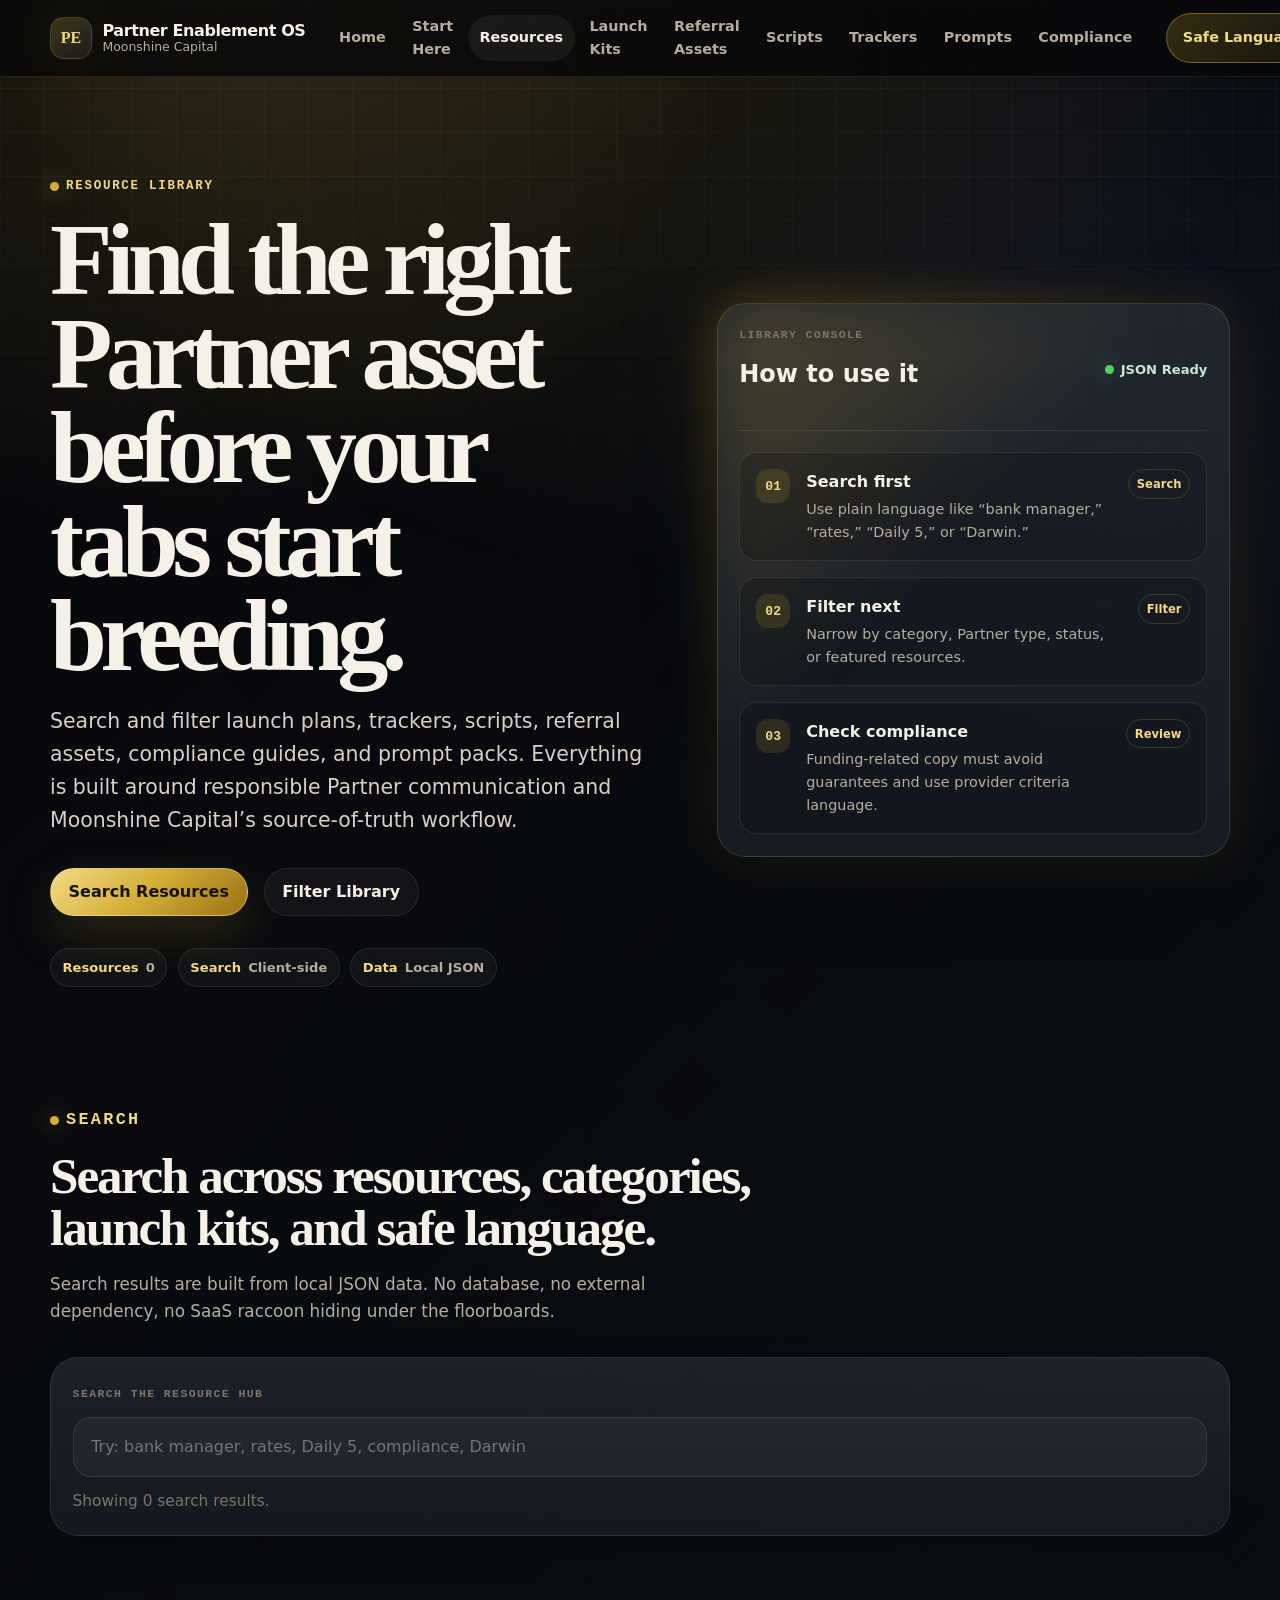
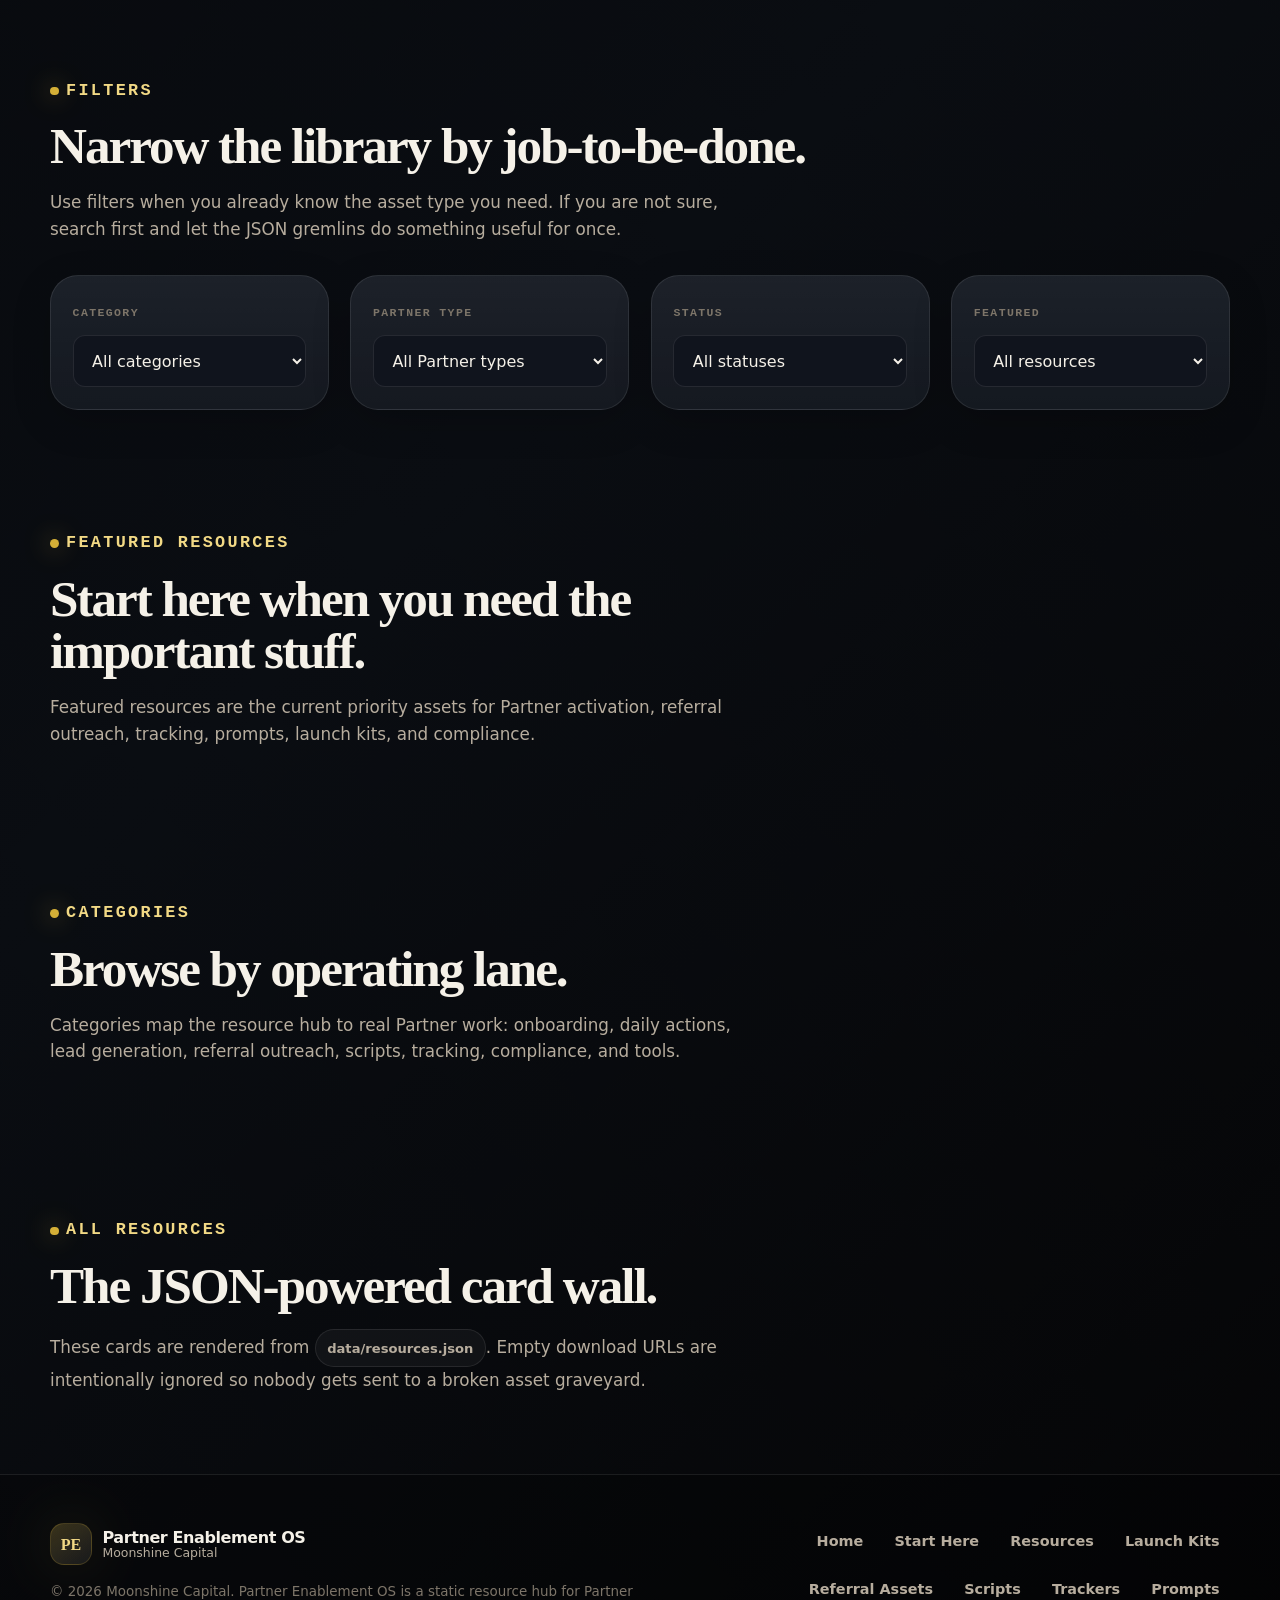
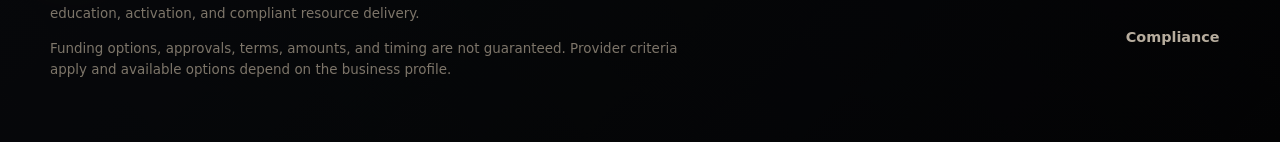
==== pages/partner-resource-library.html @ 367335df "Add core static pages" ====
<!doctype html>
<html lang="en">
  <head>
    <meta charset="utf-8">
    <meta name="viewport" content="width=device-width, initial-scale=1">
    <title>Partner Resource Library | Partner Enablement OS</title>
    <meta
      name="description"
      content="Search and filter Partner Enablement OS resources, categories, launch assets, scripts, trackers, and compliance guides."
    >
    <meta name="robots" content="index,follow">
    <link rel="canonical" href="https://partner-enablement-os.vercel.app/pages/partner-resource-library.html">
    <meta property="og:type" content="website">
    <meta property="og:title" content="Partner Resource Library | Partner Enablement OS">
    <meta
      property="og:description"
      content="The main searchable resource hub for Moonshine Capital Partners."
    >
    <meta property="og:url" content="https://partner-enablement-os.vercel.app/pages/partner-resource-library.html">
    <link rel="stylesheet" href="/assets/css/styles.css">
  </head>

  <body>
    <a class="skip-link" href="#main">Skip to main content</a>

    <div class="site-shell">
      <header class="site-header" aria-label="Site header">
        <div class="container nav-wrap">
          <a class="brand-lockup" href="/index.html" aria-label="Partner Enablement OS home">
            <span class="brand-mark" aria-hidden="true">PE</span>
            <span class="brand-text">
              <span class="brand-name" data-brand-name>Partner Enablement OS</span>
              <span class="brand-kicker" data-brand-kicker>Moonshine Capital</span>
            </span>
          </a>

          <button
            class="nav-toggle"
            type="button"
            aria-label="Toggle navigation"
            aria-expanded="false"
            data-nav-toggle
          >
            <span class="nav-toggle-lines" aria-hidden="true"></span>
          </button>

          <nav class="primary-nav" aria-label="Primary navigation" data-site-nav>
            <a href="/index.html">Home</a>
            <a href="/pages/getting-started.html">Start Here</a>
            <a href="/pages/partner-resource-library.html" aria-current="page">Resources</a>
            <a href="/pages/launch-kits.html">Launch Kits</a>
            <a href="/pages/referral-partner-assets.html">Referral Assets</a>
            <a href="/pages/scripts.html">Scripts</a>
            <a href="/pages/trackers.html">Trackers</a>
            <a href="/pages/prompts.html">Prompts</a>
            <a href="/pages/compliance.html">Compliance</a>
          </nav>

          <a class="header-cta" href="/pages/compliance.html">Safe Language</a>
        </div>
      </header>

      <main id="main">
        <section class="hero" aria-labelledby="page-title">
          <div class="container hero-grid">
            <div class="hero-copy reveal">
              <p class="eyebrow">Resource Library</p>
              <h1 id="page-title">Find the right Partner asset before your tabs start breeding.</h1>
              <p class="hero-lede">
                Search and filter launch plans, trackers, scripts, referral assets,
                compliance guides, and prompt packs. Everything is built around responsible
                Partner communication and Moonshine Capital’s source-of-truth workflow.
              </p>

              <div class="hero-actions" aria-label="Primary actions">
                <a class="button button-primary" href="#search">Search Resources</a>
                <a class="button button-secondary" href="#filters">Filter Library</a>
              </div>

              <div class="hero-meta" aria-label="Library stats">
                <span class="pill"><strong>Resources</strong> <span data-resource-count>0</span></span>
                <span class="pill"><strong>Search</strong> Client-side</span>
                <span class="pill"><strong>Data</strong> Local JSON</span>
              </div>
            </div>

            <aside class="command-panel reveal" aria-labelledby="library-panel-title">
              <div class="panel-top">
                <div>
                  <p class="panel-label">Library Console</p>
                  <h2 id="library-panel-title">How to use it</h2>
                </div>
                <span class="status-dot">JSON Ready</span>
              </div>

              <ol class="panel-list">
                <li class="panel-item">
                  <span class="panel-num">01</span>
                  <div>
                    <h3>Search first</h3>
                    <p>Use plain language like “bank manager,” “rates,” “Daily 5,” or “Darwin.”</p>
                  </div>
                  <span class="panel-tag">Search</span>
                </li>
                <li class="panel-item">
                  <span class="panel-num">02</span>
                  <div>
                    <h3>Filter next</h3>
                    <p>Narrow by category, Partner type, status, or featured resources.</p>
                  </div>
                  <span class="panel-tag">Filter</span>
                </li>
                <li class="panel-item">
                  <span class="panel-num">03</span>
                  <div>
                    <h3>Check compliance</h3>
                    <p>Funding-related copy must avoid guarantees and use provider criteria language.</p>
                  </div>
                  <span class="panel-tag">Review</span>
                </li>
              </ol>
            </aside>
          </div>
        </section>

        <section class="section section-tight" id="search" aria-labelledby="search-title">
          <div class="container">
            <div class="section-header reveal">
              <p class="eyebrow">Search</p>
              <h2 id="search-title">Search across resources, categories, launch kits, and safe language.</h2>
              <p>
                Search results are built from local JSON data. No database, no external
                dependency, no SaaS raccoon hiding under the floorboards.
              </p>
            </div>

            <div class="card reveal">
              <label class="panel-label" for="site-search">Search the resource hub</label>
              <input
                id="site-search"
                data-site-search
                type="search"
                placeholder="Try: bank manager, rates, Daily 5, compliance, Darwin"
                aria-describedby="search-help"
                style="width: 100%; margin-top: 0.75rem; padding: 1rem 1.1rem; border: 1px solid var(--color-line-soft); border-radius: var(--radius-md); background: rgba(255, 255, 255, 0.045); color: var(--color-text);"
              >
              <p id="search-help" class="small-print" style="margin-top: 0.75rem;">
                Showing <span data-search-count>0</span> search results.
              </p>
            </div>

            <div class="disclaimer reveal" data-search-empty hidden>
              <p>
                No matches found. Try a broader term like “compliance,” “referral,”
                “tracker,” “script,” or “Partner.”
              </p>
            </div>

            <div class="grid grid-3" data-search-results aria-live="polite" style="margin-top: 1.35rem;"></div>
          </div>
        </section>

        <section class="section" id="filters" aria-labelledby="filters-title">
          <div class="container">
            <div class="section-header reveal">
              <p class="eyebrow">Filters</p>
              <h2 id="filters-title">Narrow the library by job-to-be-done.</h2>
              <p>
                Use filters when you already know the asset type you need. If you are not
                sure, search first and let the JSON gremlins do something useful for once.
              </p>
            </div>

            <div class="grid grid-4">
              <div class="card reveal">
                <label class="panel-label" for="filter-category">Category</label>
                <select
                  id="filter-category"
                  data-resource-filter
                  data-filter-key="category"
                  style="width: 100%; margin-top: 0.75rem; padding: 0.9rem; border: 1px solid var(--color-line-soft); border-radius: var(--radius-sm); background: #10141d; color: var(--color-text);"
                >
                  <option value="">All categories</option>
                  <option value="getting-started">Getting Started</option>
                  <option value="daily-actions">Daily Actions</option>
                  <option value="lead-generation">Lead Generation</option>
                  <option value="referral-partner-outreach">Referral Partner Outreach</option>
                  <option value="product-training">Product Training</option>
                  <option value="crm-tracking">CRM & Tracking</option>
                  <option value="social-media-assets">Social Media Assets</option>
                  <option value="email-scripts">Email Scripts</option>
                  <option value="compliance">Compliance</option>
                  <option value="deal-submission">Deal Submission</option>
                  <option value="faq">FAQ</option>
                  <option value="recommended-tools">Recommended Tools</option>
                </select>
              </div>

              <div class="card reveal">
                <label class="panel-label" for="filter-partner-type">Partner Type</label>
                <select
                  id="filter-partner-type"
                  data-resource-filter
                  data-filter-key="partnerType"
                  style="width: 100%; margin-top: 0.75rem; padding: 0.9rem; border: 1px solid var(--color-line-soft); border-radius: var(--radius-sm); background: #10141d; color: var(--color-text);"
                >
                  <option value="">All Partner types</option>
                  <option value="funding-partner">Funding Partner</option>
                  <option value="referral-partner">Referral Partner</option>
                  <option value="affiliate-partner">Affiliate Partner</option>
                  <option value="operator">Operator</option>
                  <option value="broker">Broker</option>
                  <option value="channel-partner">Channel Partner</option>
                </select>
              </div>

              <div class="card reveal">
                <label class="panel-label" for="filter-status">Status</label>
                <select
                  id="filter-status"
                  data-resource-filter
                  data-filter-key="status"
                  style="width: 100%; margin-top: 0.75rem; padding: 0.9rem; border: 1px solid var(--color-line-soft); border-radius: var(--radius-sm); background: #10141d; color: var(--color-text);"
                >
                  <option value="">All statuses</option>
                  <option value="planned">Planned</option>
                  <option value="draft">Draft</option>
                  <option value="prototype">Prototype</option>
                  <option value="published">Published</option>
                </select>
              </div>

              <div class="card reveal">
                <label class="panel-label" for="filter-featured">Featured</label>
                <select
                  id="filter-featured"
                  data-resource-filter
                  data-filter-key="featured"
                  style="width: 100%; margin-top: 0.75rem; padding: 0.9rem; border: 1px solid var(--color-line-soft); border-radius: var(--radius-sm); background: #10141d; color: var(--color-text);"
                >
                  <option value="">All resources</option>
                  <option value="true">Featured only</option>
                </select>
              </div>
            </div>
          </div>
        </section>

        <section class="section section-tight" aria-labelledby="featured-title">
          <div class="container">
            <div class="section-header reveal">
              <p class="eyebrow">Featured Resources</p>
              <h2 id="featured-title">Start here when you need the important stuff.</h2>
              <p>
                Featured resources are the current priority assets for Partner activation,
                referral outreach, tracking, prompts, launch kits, and compliance.
              </p>
            </div>

            <div class="grid grid-3" data-featured-resources data-limit="6"></div>
          </div>
        </section>

        <section class="section" aria-labelledby="categories-title">
          <div class="container">
            <div class="section-header reveal">
              <p class="eyebrow">Categories</p>
              <h2 id="categories-title">Browse by operating lane.</h2>
              <p>
                Categories map the resource hub to real Partner work: onboarding,
                daily actions, lead generation, referral outreach, scripts, tracking,
                compliance, and tools.
              </p>
            </div>

            <div class="grid grid-3" data-resource-category-grid></div>
          </div>
        </section>

        <section class="section section-tight" aria-labelledby="all-resources-title">
          <div class="container">
            <div class="section-header reveal">
              <p class="eyebrow">All Resources</p>
              <h2 id="all-resources-title">The JSON-powered card wall.</h2>
              <p>
                These cards are rendered from <span class="pill">data/resources.json</span>.
                Empty download URLs are intentionally ignored so nobody gets sent to a broken asset graveyard.
              </p>
            </div>

            <div class="grid grid-3" data-resource-grid></div>
          </div>
        </section>
      </main>

      <footer class="site-footer">
        <div class="container footer-grid">
          <div>
            <a class="brand-lockup" href="/index.html" aria-label="Partner Enablement OS home">
              <span class="brand-mark" aria-hidden="true">PE</span>
              <span class="brand-text">
                <span class="brand-name" data-brand-name>Partner Enablement OS</span>
                <span class="brand-kicker" data-brand-kicker>Moonshine Capital</span>
              </span>
            </a>
            <p class="small-print" style="margin-top: 1rem;">
              © <span data-current-year></span> Moonshine Capital. Partner Enablement OS is a
              static resource hub for Partner education, activation, and compliant resource delivery.
            </p>
            <p class="small-print">
              Funding options, approvals, terms, amounts, and timing are not guaranteed.
              Provider criteria apply and available options depend on the business profile.
            </p>
          </div>

          <nav class="footer-links" aria-label="Footer navigation" data-footer-nav>
            <a href="/index.html">Home</a>
            <a href="/pages/getting-started.html">Start Here</a>
            <a href="/pages/partner-resource-library.html">Resources</a>
            <a href="/pages/launch-kits.html">Launch Kits</a>
            <a href="/pages/referral-partner-assets.html">Referral Assets</a>
            <a href="/pages/scripts.html">Scripts</a>
            <a href="/pages/trackers.html">Trackers</a>
            <a href="/pages/prompts.html">Prompts</a>
            <a href="/pages/compliance.html">Compliance</a>
          </nav>
        </div>
      </footer>
    </div>

    <script src="/assets/js/app.js" defer></script>
    <script src="/assets/js/resources.js" defer></script>
    <script src="/assets/js/search.js" defer></script>
  </body>
</html>
---- assets/css/styles.css ----
:root {
  color-scheme: dark;

  --color-bg: #06070a;
  --color-bg-2: #0a0d12;
  --color-panel: rgba(17, 22, 31, 0.78);
  --color-panel-strong: rgba(22, 28, 39, 0.92);
  --color-panel-soft: rgba(255, 255, 255, 0.045);
  --color-text: #f5f1e8;
  --color-muted: #b7ad9e;
  --color-subtle: #7d7569;
  --color-line: rgba(212, 175, 55, 0.2);
  --color-line-soft: rgba(255, 255, 255, 0.09);
  --color-accent: #d4af37;
  --color-accent-2: #f2d985;
  --color-accent-soft: rgba(212, 175, 55, 0.14);
  --color-danger-soft: rgba(255, 96, 96, 0.11);
  --color-success-soft: rgba(81, 207, 102, 0.11);

  --font-sans: Inter, ui-sans-serif, system-ui, -apple-system, BlinkMacSystemFont, "Segoe UI", sans-serif;
  --font-serif: Georgia, "Times New Roman", serif;
  --font-mono: "SFMono-Regular", Consolas, "Liberation Mono", monospace;

  --max-width: 1180px;
  --radius-sm: 12px;
  --radius-md: 18px;
  --radius-lg: 28px;
  --shadow-soft: 0 24px 80px rgba(0, 0, 0, 0.32);
  --shadow-gold: 0 0 60px rgba(212, 175, 55, 0.14);

  --space-1: 0.35rem;
  --space-2: 0.65rem;
  --space-3: 1rem;
  --space-4: 1.35rem;
  --space-5: 2rem;
  --space-6: 3rem;
  --space-7: 4.5rem;
  --space-8: 6rem;
}

*,
*::before,
*::after {
  box-sizing: border-box;
}

html {
  min-width: 320px;
  scroll-behavior: smooth;
}

body {
  min-width: 320px;
  margin: 0;
  background:
    radial-gradient(circle at 15% 0%, rgba(212, 175, 55, 0.16), transparent 34rem),
    radial-gradient(circle at 85% 12%, rgba(113, 137, 255, 0.08), transparent 30rem),
    linear-gradient(135deg, var(--color-bg), var(--color-bg-2) 55%, #050506);
  color: var(--color-text);
  font-family: var(--font-sans);
  line-height: 1.6;
  text-rendering: optimizeLegibility;
}

body::before {
  position: fixed;
  inset: 0;
  z-index: -2;
  pointer-events: none;
  content: "";
  background-image:
    linear-gradient(rgba(255, 255, 255, 0.035) 1px, transparent 1px),
    linear-gradient(90deg, rgba(255, 255, 255, 0.027) 1px, transparent 1px);
  background-size: 44px 44px;
  mask-image: linear-gradient(to bottom, black, transparent 80%);
}

body::after {
  position: fixed;
  inset: 0;
  z-index: -1;
  pointer-events: none;
  content: "";
  background: radial-gradient(circle at 50% -10%, rgba(212, 175, 55, 0.12), transparent 42rem);
}

img,
svg {
  max-width: 100%;
  display: block;
}

a {
  color: inherit;
  text-decoration: none;
}

p,
h1,
h2,
h3,
h4 {
  margin-top: 0;
}

p {
  color: var(--color-muted);
}

button,
input,
textarea,
select {
  font: inherit;
}

.skip-link {
  position: absolute;
  top: -100px;
  left: var(--space-3);
  z-index: 1000;
  padding: var(--space-2) var(--space-3);
  border-radius: var(--radius-sm);
  background: var(--color-accent);
  color: #111;
  font-weight: 800;
}

.skip-link:focus {
  top: var(--space-3);
}

.site-shell {
  min-height: 100vh;
}

.container {
  width: min(100% - 2rem, var(--max-width));
  margin-inline: auto;
}

.section {
  padding: var(--space-7) 0;
}

.section-tight {
  padding: var(--space-6) 0;
}

.eyebrow {
  display: inline-flex;
  align-items: center;
  gap: 0.45rem;
  margin-bottom: var(--space-3);
  color: var(--color-accent-2);
  font-family: var(--font-mono);
  font-size: 0.78rem;
  font-weight: 800;
  letter-spacing: 0.14em;
  text-transform: uppercase;
}

.eyebrow::before {
  width: 0.55rem;
  height: 0.55rem;
  border-radius: 999px;
  background: var(--color-accent);
  box-shadow: 0 0 24px rgba(212, 175, 55, 0.75);
  content: "";
}

.section-header {
  max-width: 760px;
  margin-bottom: var(--space-5);
}

.section-header h2,
.section-title {
  margin-bottom: var(--space-3);
  font-family: var(--font-serif);
  font-size: clamp(2rem, 4vw, 3.4rem);
  line-height: 1.03;
  letter-spacing: -0.04em;
}

.section-header p {
  max-width: 700px;
  font-size: 1.05rem;
}

.site-header {
  position: sticky;
  top: 0;
  z-index: 50;
  border-bottom: 1px solid var(--color-line-soft);
  background: rgba(6, 7, 10, 0.78);
  backdrop-filter: blur(18px);
}

.nav-wrap {
  display: flex;
  align-items: center;
  justify-content: space-between;
  min-height: 76px;
  gap: var(--space-4);
}

.brand-lockup {
  display: inline-flex;
  align-items: center;
  gap: var(--space-2);
  min-width: max-content;
}

.brand-mark {
  display: grid;
  width: 42px;
  height: 42px;
  place-items: center;
  border: 1px solid var(--color-line);
  border-radius: 14px;
  background:
    linear-gradient(145deg, rgba(212, 175, 55, 0.22), rgba(255, 255, 255, 0.04)),
    rgba(255, 255, 255, 0.035);
  color: var(--color-accent-2);
  font-family: var(--font-serif);
  font-size: 1rem;
  font-weight: 800;
  box-shadow: var(--shadow-gold);
}

.brand-text {
  display: grid;
  line-height: 1.1;
}

.brand-name {
  font-weight: 900;
  letter-spacing: -0.025em;
}

.brand-kicker {
  color: var(--color-muted);
  font-size: 0.78rem;
}

.nav-toggle {
  display: none;
  align-items: center;
  justify-content: center;
  width: 44px;
  height: 44px;
  border: 1px solid var(--color-line-soft);
  border-radius: 14px;
  background: rgba(255, 255, 255, 0.04);
  color: var(--color-text);
  cursor: pointer;
}

.nav-toggle-lines,
.nav-toggle-lines::before,
.nav-toggle-lines::after {
  display: block;
  width: 18px;
  height: 2px;
  border-radius: 999px;
  background: currentColor;
  content: "";
  transition: transform 180ms ease, opacity 180ms ease;
}

.nav-toggle-lines::before {
  transform: translateY(-6px);
}

.nav-toggle-lines::after {
  transform: translateY(4px);
}

.nav-toggle[aria-expanded="true"] .nav-toggle-lines {
  transform: rotate(45deg);
}

.nav-toggle[aria-expanded="true"] .nav-toggle-lines::before {
  transform: translateY(0) rotate(90deg);
}

.nav-toggle[aria-expanded="true"] .nav-toggle-lines::after {
  opacity: 0;
}

.primary-nav {
  display: flex;
  align-items: center;
  justify-content: flex-end;
  gap: 0.15rem;
}

.primary-nav a {
  position: relative;
  padding: 0.7rem 0.75rem;
  border-radius: 999px;
  color: var(--color-muted);
  font-size: 0.9rem;
  font-weight: 750;
  transition: color 180ms ease, background 180ms ease;
}

.primary-nav a:hover,
.primary-nav a:focus-visible,
.primary-nav a[aria-current="page"] {
  background: rgba(255, 255, 255, 0.055);
  color: var(--color-text);
  outline: none;
}

.header-cta {
  display: inline-flex;
  align-items: center;
  justify-content: center;
  min-width: max-content;
  padding: 0.78rem 1rem;
  border: 1px solid rgba(212, 175, 55, 0.44);
  border-radius: 999px;
  background: linear-gradient(135deg, rgba(212, 175, 55, 0.22), rgba(212, 175, 55, 0.08));
  color: var(--color-accent-2);
  font-size: 0.9rem;
  font-weight: 850;
}

.hero {
  position: relative;
  overflow: hidden;
  padding: var(--space-8) 0 var(--space-7);
}

.hero-grid {
  display: grid;
  grid-template-columns: minmax(0, 1.08fr) minmax(320px, 0.92fr);
  gap: clamp(2rem, 5vw, 4.8rem);
  align-items: center;
}

.hero h1 {
  max-width: 850px;
  margin-bottom: var(--space-4);
  font-family: var(--font-serif);
  font-size: clamp(3.1rem, 8vw, 6.8rem);
  line-height: 0.92;
  letter-spacing: -0.065em;
}

.hero-lede {
  max-width: 690px;
  margin-bottom: var(--space-5);
  color: #d8d0c4;
  font-size: clamp(1.08rem, 2vw, 1.28rem);
}

.hero-actions,
.card-actions {
  display: flex;
  flex-wrap: wrap;
  gap: var(--space-3);
}

.button {
  display: inline-flex;
  align-items: center;
  justify-content: center;
  min-height: 48px;
  padding: 0.88rem 1.1rem;
  border: 1px solid transparent;
  border-radius: 999px;
  font-weight: 900;
  line-height: 1;
  transition: transform 180ms ease, border-color 180ms ease, background 180ms ease, color 180ms ease;
}

.button:hover,
.button:focus-visible {
  transform: translateY(-2px);
  outline: none;
}

.button-primary {
  border-color: rgba(242, 217, 133, 0.52);
  background: linear-gradient(135deg, #f2d985, #d4af37 48%, #9a7215);
  color: #161106;
  box-shadow: 0 18px 48px rgba(212, 175, 55, 0.18);
}

.button-secondary {
  border-color: var(--color-line-soft);
  background: rgba(255, 255, 255, 0.045);
  color: var(--color-text);
}

.button-ghost {
  border-color: rgba(212, 175, 55, 0.26);
  background: rgba(212, 175, 55, 0.08);
  color: var(--color-accent-2);
}

.hero-meta {
  display: flex;
  flex-wrap: wrap;
  gap: var(--space-2);
  margin-top: var(--space-5);
}

.pill {
  display: inline-flex;
  align-items: center;
  gap: 0.45rem;
  padding: 0.48rem 0.72rem;
  border: 1px solid var(--color-line-soft);
  border-radius: 999px;
  background: rgba(255, 255, 255, 0.04);
  color: var(--color-muted);
  font-size: 0.82rem;
  font-weight: 750;
}

.pill strong {
  color: var(--color-accent-2);
}

.command-panel {
  position: relative;
  padding: var(--space-4);
  border: 1px solid var(--color-line);
  border-radius: var(--radius-lg);
  background:
    linear-gradient(180deg, rgba(255, 255, 255, 0.075), rgba(255, 255, 255, 0.03)),
    var(--color-panel);
  box-shadow: var(--shadow-soft), var(--shadow-gold);
}

.command-panel::before {
  position: absolute;
  inset: 1px;
  z-index: -1;
  border-radius: inherit;
  background: linear-gradient(135deg, rgba(212, 175, 55, 0.24), transparent 45%);
  content: "";
  filter: blur(28px);
}

.panel-top {
  display: flex;
  justify-content: space-between;
  gap: var(--space-3);
  padding-bottom: var(--space-3);
  border-bottom: 1px solid var(--color-line-soft);
}

.panel-label {
  color: var(--color-subtle);
  font-family: var(--font-mono);
  font-size: 0.72rem;
  font-weight: 800;
  letter-spacing: 0.12em;
  text-transform: uppercase;
}

.status-dot {
  display: inline-flex;
  align-items: center;
  gap: 0.4rem;
  color: #cae8cf;
  font-size: 0.82rem;
  font-weight: 800;
}

.status-dot::before {
  width: 0.6rem;
  height: 0.6rem;
  border-radius: 999px;
  background: #51cf66;
  box-shadow: 0 0 22px rgba(81, 207, 102, 0.5);
  content: "";
}

.panel-list {
  display: grid;
  gap: var(--space-3);
  margin: var(--space-4) 0 0;
  padding: 0;
  list-style: none;
}

.panel-item {
  display: grid;
  grid-template-columns: auto 1fr auto;
  gap: var(--space-3);
  align-items: start;
  padding: var(--space-3);
  border: 1px solid var(--color-line-soft);
  border-radius: var(--radius-md);
  background: rgba(0, 0, 0, 0.18);
}

.panel-num {
  display: grid;
  width: 34px;
  height: 34px;
  place-items: center;
  border-radius: 12px;
  background: var(--color-accent-soft);
  color: var(--color-accent-2);
  font-family: var(--font-mono);
  font-size: 0.82rem;
  font-weight: 900;
}

.panel-item h3 {
  margin-bottom: 0.2rem;
  font-size: 1rem;
}

.panel-item p {
  margin-bottom: 0;
  font-size: 0.9rem;
}

.panel-tag {
  padding: 0.28rem 0.5rem;
  border: 1px solid rgba(212, 175, 55, 0.22);
  border-radius: 999px;
  color: var(--color-accent-2);
  font-size: 0.72rem;
  font-weight: 850;
}

.grid {
  display: grid;
  gap: var(--space-4);
}

.grid-2 {
  grid-template-columns: repeat(2, minmax(0, 1fr));
}

.grid-3 {
  grid-template-columns: repeat(3, minmax(0, 1fr));
}

.grid-4 {
  grid-template-columns: repeat(4, minmax(0, 1fr));
}

.card {
  position: relative;
  overflow: hidden;
  padding: var(--space-4);
  border: 1px solid var(--color-line-soft);
  border-radius: var(--radius-lg);
  background:
    linear-gradient(180deg, rgba(255, 255, 255, 0.058), rgba(255, 255, 255, 0.022)),
    var(--color-panel);
  box-shadow: 0 12px 38px rgba(0, 0, 0, 0.18);
  transition: transform 180ms ease, border-color 180ms ease, background 180ms ease;
}

.card:hover {
  transform: translateY(-4px);
  border-color: rgba(212, 175, 55, 0.28);
  background:
    linear-gradient(180deg, rgba(255, 255, 255, 0.072), rgba(255, 255, 255, 0.03)),
    var(--color-panel);
}

.card h3 {
  margin-bottom: var(--space-2);
  font-size: 1.14rem;
  letter-spacing: -0.02em;
}

.card p {
  margin-bottom: 0;
  font-size: 0.96rem;
}

.card-icon {
  display: grid;
  width: 42px;
  height: 42px;
  margin-bottom: var(--space-3);
  place-items: center;
  border: 1px solid rgba(212, 175, 55, 0.24);
  border-radius: 15px;
  background: var(--color-accent-soft);
  color: var(--color-accent-2);
  font-weight: 900;
}

.feature-card {
  min-height: 100%;
}

.featured-card {
  display: grid;
  grid-template-columns: minmax(0, 0.95fr) minmax(280px, 0.55fr);
  gap: var(--space-5);
  align-items: center;
  padding: clamp(1.3rem, 4vw, 2.2rem);
  border: 1px solid var(--color-line);
  border-radius: var(--radius-lg);
  background:
    radial-gradient(circle at 90% 10%, rgba(212, 175, 55, 0.16), transparent 20rem),
    linear-gradient(135deg, rgba(255, 255, 255, 0.075), rgba(255, 255, 255, 0.025)),
    var(--color-panel);
  box-shadow: var(--shadow-soft);
}

.featured-card h2 {
  margin-bottom: var(--space-3);
  font-family: var(--font-serif);
  font-size: clamp(2rem, 4vw, 3.3rem);
  line-height: 1;
  letter-spacing: -0.045em;
}

.check-list,
.warning-list,
.step-list {
  display: grid;
  gap: var(--space-2);
  margin: var(--space-4) 0 0;
  padding: 0;
  list-style: none;
}

.check-list li,
.warning-list li,
.step-list li {
  position: relative;
  padding: 0.78rem 0.9rem 0.78rem 2.25rem;
  border: 1px solid var(--color-line-soft);
  border-radius: var(--radius-sm);
  background: rgba(255, 255, 255, 0.034);
  color: var(--color-muted);
}

.check-list li::before,
.warning-list li::before,
.step-list li::before {
  position: absolute;
  top: 0.78rem;
  left: 0.85rem;
  color: var(--color-accent-2);
  font-weight: 900;
}

.check-list li::before {
  content: "✓";
}

.warning-list li::before {
  content: "!";
}

.step-list {
  counter-reset: steps;
}

.step-list li {
  counter-increment: steps;
}

.step-list li::before {
  content: counter(steps);
  font-family: var(--font-mono);
}

.compliance-grid {
  display: grid;
  grid-template-columns: 1fr 1fr;
  gap: var(--space-4);
}

.compliance-card {
  border-radius: var(--radius-lg);
}

.compliance-card.safe {
  background:
    linear-gradient(180deg, rgba(81, 207, 102, 0.08), rgba(255, 255, 255, 0.022)),
    var(--color-panel);
}

.compliance-card.restricted {
  background:
    linear-gradient(180deg, rgba(255, 96, 96, 0.08), rgba(255, 255, 255, 0.022)),
    var(--color-panel);
}

.disclaimer {
  margin-top: var(--space-4);
  padding: var(--space-4);
  border: 1px solid rgba(212, 175, 55, 0.26);
  border-radius: var(--radius-md);
  background: rgba(212, 175, 55, 0.08);
}

.disclaimer p {
  margin-bottom: 0;
  color: #e6dccb;
  font-size: 0.98rem;
}

.source-card {
  display: grid;
  grid-template-columns: minmax(0, 1fr) auto;
  gap: var(--space-4);
  align-items: center;
  padding: var(--space-5);
  border: 1px solid var(--color-line);
  border-radius: var(--radius-lg);
  background:
    linear-gradient(135deg, rgba(212, 175, 55, 0.13), rgba(255, 255, 255, 0.035)),
    var(--color-panel-strong);
}

.source-card h2 {
  margin-bottom: var(--space-2);
  font-family: var(--font-serif);
  font-size: clamp(2rem, 4vw, 3rem);
  line-height: 1;
  letter-spacing: -0.04em;
}

.site-footer {
  padding: var(--space-6) 0;
  border-top: 1px solid var(--color-line-soft);
  background: rgba(0, 0, 0, 0.22);
}

.footer-grid {
  display: grid;
  grid-template-columns: 1.1fr 0.9fr;
  gap: var(--space-5);
  align-items: start;
}

.footer-links {
  display: flex;
  flex-wrap: wrap;
  justify-content: flex-end;
  gap: var(--space-2);
}

.footer-links a {
  padding: 0.45rem 0.65rem;
  border-radius: 999px;
  color: var(--color-muted);
  font-size: 0.9rem;
  font-weight: 750;
}

.footer-links a:hover,
.footer-links a:focus-visible {
  background: rgba(255, 255, 255, 0.05);
  color: var(--color-text);
  outline: none;
}

.small-print {
  color: var(--color-subtle);
  font-size: 0.84rem;
}

.reveal {
  opacity: 0;
  transform: translateY(18px);
  transition: opacity 560ms ease, transform 560ms ease;
}

.reveal.is-visible {
  opacity: 1;
  transform: translateY(0);
}

:focus-visible {
  outline: 2px solid var(--color-accent-2);
  outline-offset: 4px;
}

@media (max-width: 1040px) {
  .hero-grid,
  .featured-card,
  .source-card,
  .footer-grid {
    grid-template-columns: 1fr;
  }

  .grid-4 {
    grid-template-columns: repeat(2, minmax(0, 1fr));
  }

  .header-cta {
    display: none;
  }
}

@media (max-width: 860px) {
  .nav-toggle {
    display: inline-flex;
  }

  .primary-nav {
    position: absolute;
    top: 76px;
    right: 1rem;
    left: 1rem;
    display: none;
    flex-direction: column;
    align-items: stretch;
    padding: var(--space-3);
    border: 1px solid var(--color-line-soft);
    border-radius: var(--radius-md);
    background: rgba(8, 10, 14, 0.96);
    box-shadow: var(--shadow-soft);
  }

  .primary-nav.is-open {
    display: flex;
  }

  .primary-nav a {
    border-radius: var(--radius-sm);
  }

  .grid-2,
  .grid-3,
  .grid-4,
  .compliance-grid {
    grid-template-columns: 1fr;
  }

  .hero {
    padding-top: var(--space-7);
  }

  .panel-item {
    grid-template-columns: auto 1fr;
  }

  .panel-tag {
    grid-column: 2;
    justify-self: start;
  }

  .footer-links {
    justify-content: flex-start;
  }
}

@media (max-width: 560px) {
  .container {
    width: min(100% - 1rem, var(--max-width));
  }

  .nav-wrap {
    min-height: 68px;
  }

  .primary-nav {
    top: 68px;
  }

  .brand-kicker {
    display: none;
  }

  .hero {
    padding: var(--space-6) 0;
  }

  .section {
    padding: var(--space-6) 0;
  }

  .hero-actions,
  .card-actions {
    flex-direction: column;
  }

  .button {
    width: 100%;
  }

  .source-card {
    padding: var(--space-4);
  }
}

@media (prefers-reduced-motion: reduce) {
  *,
  *::before,
  *::after {
    scroll-behavior: auto !important;
    transition: none !important;
    animation: none !important;
  }

  .reveal {
    opacity: 1;
    transform: none;
  }

  .button:hover,
  .card:hover {
    transform: none;
  }
}
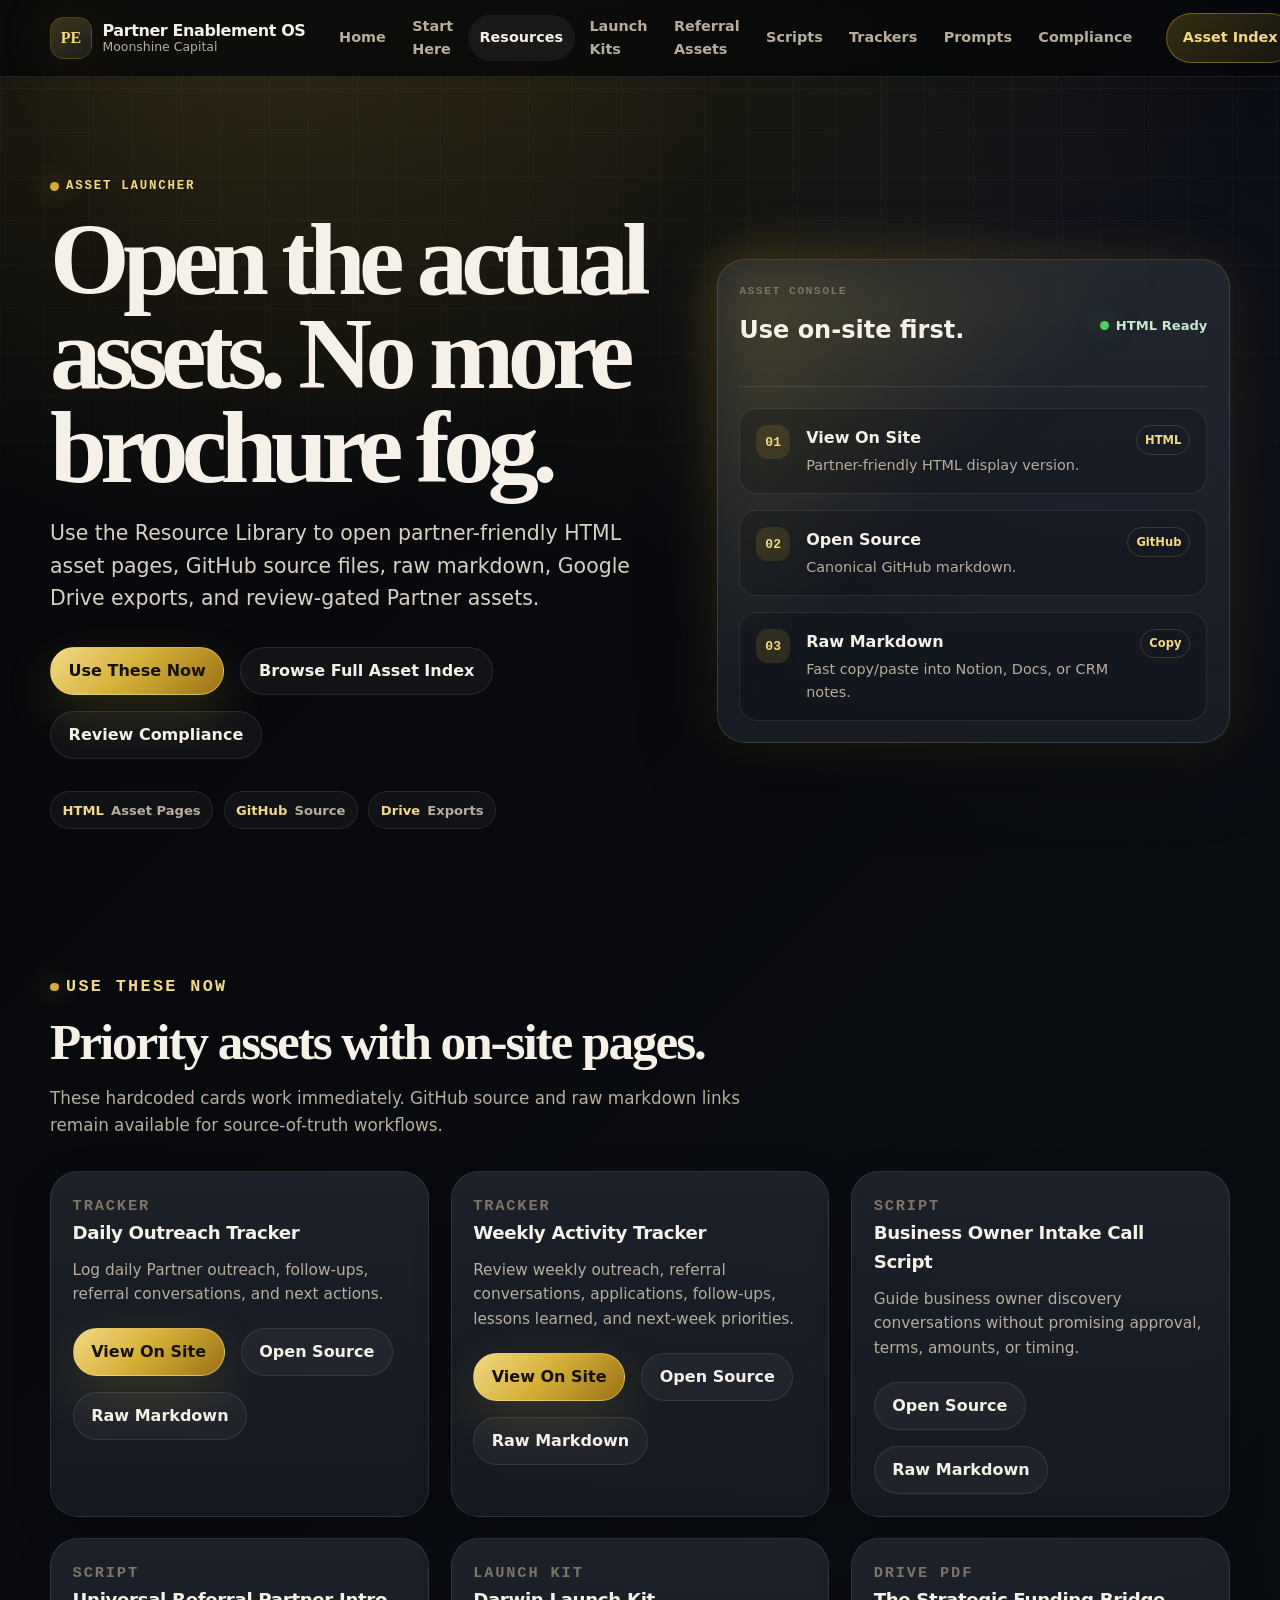
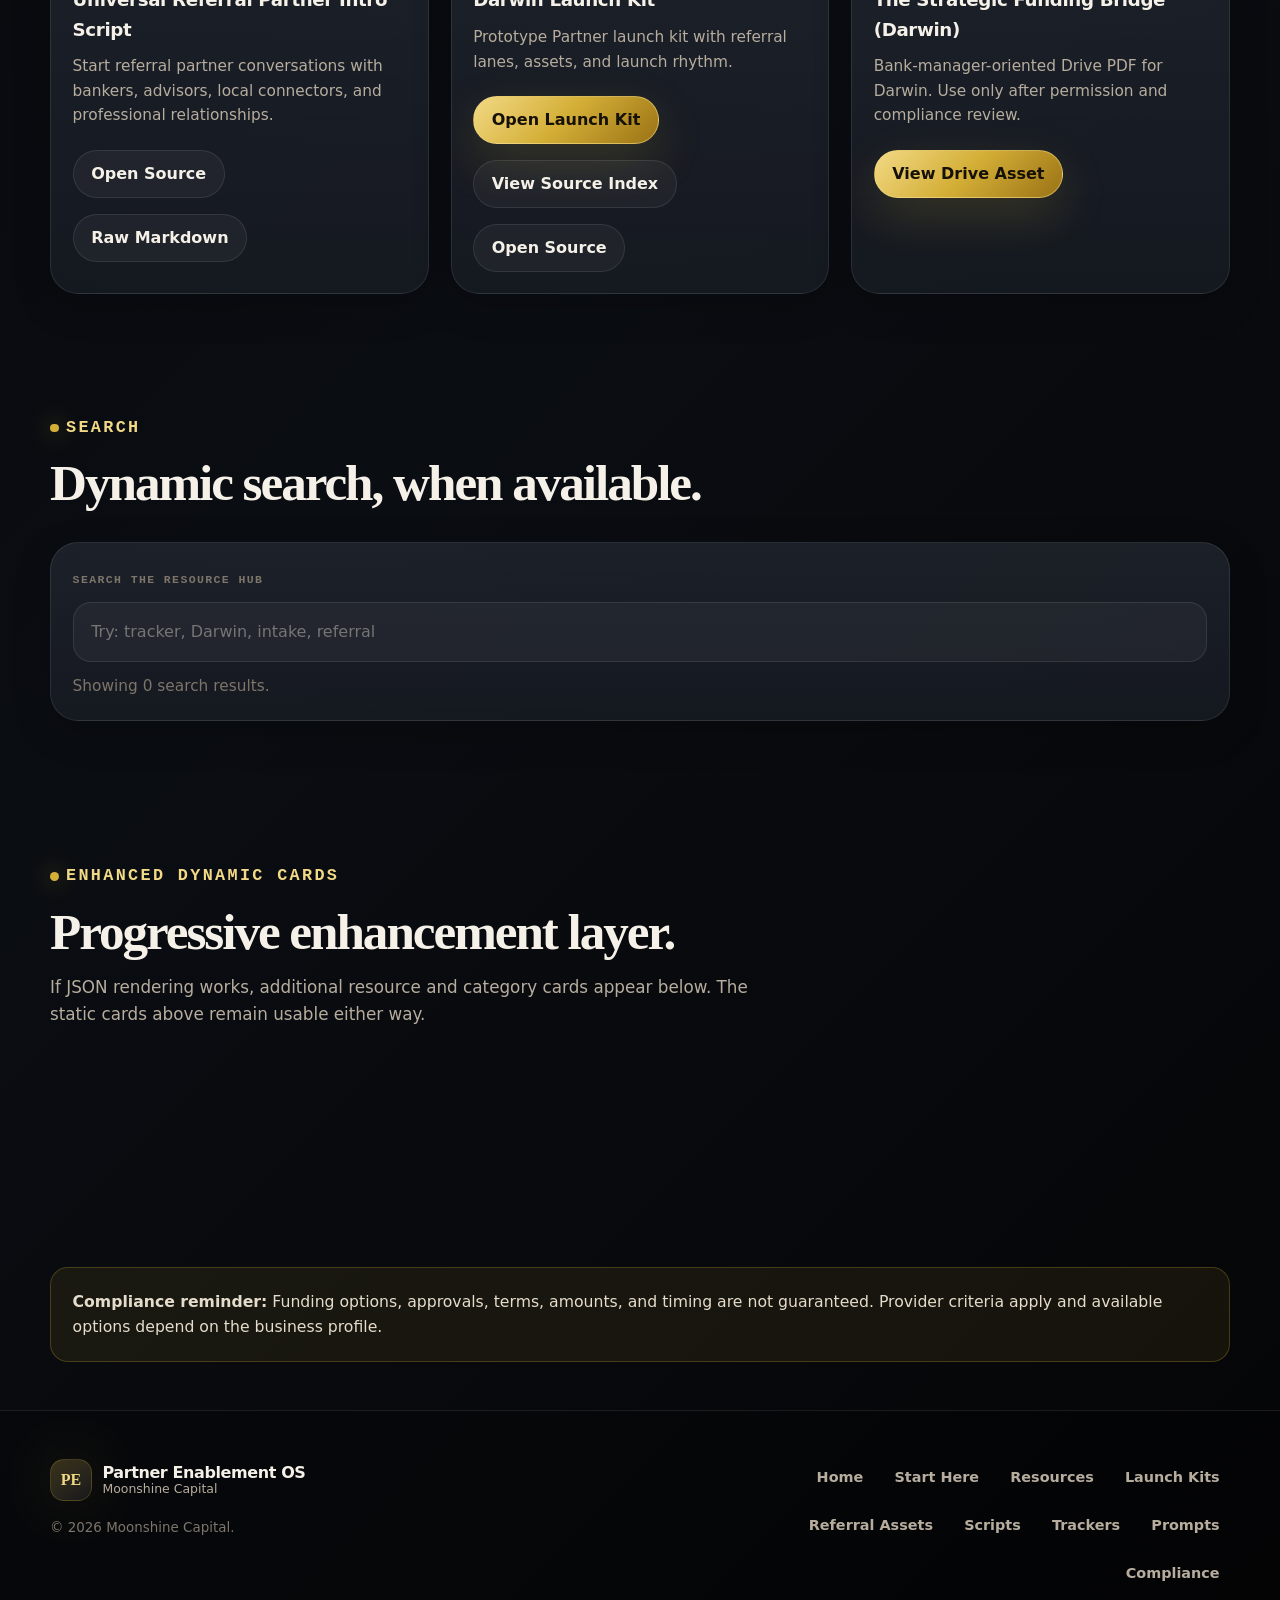
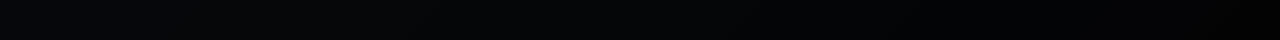
==== commit 4ca52be4: "Point resource library cards to on-site asset pages" ====
--- a/pages/partner-resource-library.html
+++ b/pages/partner-resource-library.html
@@ -4,332 +4,49 @@
     <meta charset="utf-8">
     <meta name="viewport" content="width=device-width, initial-scale=1">
     <title>Partner Resource Library | Partner Enablement OS</title>
-    <meta
-      name="description"
-      content="Search and filter Partner Enablement OS resources, categories, launch assets, scripts, trackers, and compliance guides."
-    >
+    <meta name="description" content="Open real Partner Enablement OS assets from on-site HTML pages, GitHub source files, raw markdown, and Google Drive exports.">
     <meta name="robots" content="index,follow">
     <link rel="canonical" href="https://partner-enablement-os.vercel.app/pages/partner-resource-library.html">
-    <meta property="og:type" content="website">
-    <meta property="og:title" content="Partner Resource Library | Partner Enablement OS">
-    <meta
-      property="og:description"
-      content="The main searchable resource hub for Moonshine Capital Partners."
-    >
-    <meta property="og:url" content="https://partner-enablement-os.vercel.app/pages/partner-resource-library.html">
     <link rel="stylesheet" href="/assets/css/styles.css">
   </head>
-
   <body>
     <a class="skip-link" href="#main">Skip to main content</a>
-
     <div class="site-shell">
       <header class="site-header" aria-label="Site header">
         <div class="container nav-wrap">
-          <a class="brand-lockup" href="/index.html" aria-label="Partner Enablement OS home">
-            <span class="brand-mark" aria-hidden="true">PE</span>
-            <span class="brand-text">
-              <span class="brand-name" data-brand-name>Partner Enablement OS</span>
-              <span class="brand-kicker" data-brand-kicker>Moonshine Capital</span>
-            </span>
-          </a>
-
-          <button
-            class="nav-toggle"
-            type="button"
-            aria-label="Toggle navigation"
-            aria-expanded="false"
-            data-nav-toggle
-          >
-            <span class="nav-toggle-lines" aria-hidden="true"></span>
-          </button>
-
-          <nav class="primary-nav" aria-label="Primary navigation" data-site-nav>
-            <a href="/index.html">Home</a>
-            <a href="/pages/getting-started.html">Start Here</a>
-            <a href="/pages/partner-resource-library.html" aria-current="page">Resources</a>
-            <a href="/pages/launch-kits.html">Launch Kits</a>
-            <a href="/pages/referral-partner-assets.html">Referral Assets</a>
-            <a href="/pages/scripts.html">Scripts</a>
-            <a href="/pages/trackers.html">Trackers</a>
-            <a href="/pages/prompts.html">Prompts</a>
-            <a href="/pages/compliance.html">Compliance</a>
-          </nav>
-
-          <a class="header-cta" href="/pages/compliance.html">Safe Language</a>
+          <a class="brand-lockup" href="/index.html" aria-label="Partner Enablement OS home"><span class="brand-mark" aria-hidden="true">PE</span><span class="brand-text"><span class="brand-name" data-brand-name>Partner Enablement OS</span><span class="brand-kicker" data-brand-kicker>Moonshine Capital</span></span></a>
+          <button class="nav-toggle" type="button" aria-label="Toggle navigation" aria-expanded="false" data-nav-toggle><span class="nav-toggle-lines" aria-hidden="true"></span></button>
+          <nav class="primary-nav" aria-label="Primary navigation" data-site-nav><a href="/index.html">Home</a><a href="/pages/getting-started.html">Start Here</a><a href="/pages/partner-resource-library.html" aria-current="page">Resource Library</a><a href="/pages/launch-kits.html">Launch Kits</a><a href="/pages/compliance.html">Compliance</a></nav>
+          <a class="header-cta" href="/pages/assets/index.html">Asset Index</a>
         </div>
       </header>
-
       <main id="main">
         <section class="hero" aria-labelledby="page-title">
           <div class="container hero-grid">
             <div class="hero-copy reveal">
-              <p class="eyebrow">Resource Library</p>
-              <h1 id="page-title">Find the right Partner asset before your tabs start breeding.</h1>
-              <p class="hero-lede">
-                Search and filter launch plans, trackers, scripts, referral assets,
-                compliance guides, and prompt packs. Everything is built around responsible
-                Partner communication and Moonshine Capital’s source-of-truth workflow.
-              </p>
-
-              <div class="hero-actions" aria-label="Primary actions">
-                <a class="button button-primary" href="#search">Search Resources</a>
-                <a class="button button-secondary" href="#filters">Filter Library</a>
-              </div>
-
-              <div class="hero-meta" aria-label="Library stats">
-                <span class="pill"><strong>Resources</strong> <span data-resource-count>0</span></span>
-                <span class="pill"><strong>Search</strong> Client-side</span>
-                <span class="pill"><strong>Data</strong> Local JSON</span>
-              </div>
+              <p class="eyebrow">Asset Launcher</p>
+              <h1 id="page-title">Open the actual assets. No more brochure fog.</h1>
+              <p class="hero-lede">Use the Resource Library to open partner-friendly HTML asset pages, GitHub source files, raw markdown, Google Drive exports, and review-gated Partner assets.</p>
+              <div class="hero-actions"><a class="button button-primary" href="#use-these-now">Use These Now</a><a class="button button-secondary" href="/pages/assets/index.html">Browse Full Asset Index</a><a class="button button-secondary" href="/pages/compliance.html">Review Compliance</a></div>
+              <div class="hero-meta"><span class="pill"><strong>HTML</strong> Asset Pages</span><span class="pill"><strong>GitHub</strong> Source</span><span class="pill"><strong>Drive</strong> Exports</span></div>
             </div>
-
-            <aside class="command-panel reveal" aria-labelledby="library-panel-title">
-              <div class="panel-top">
-                <div>
-                  <p class="panel-label">Library Console</p>
-                  <h2 id="library-panel-title">How to use it</h2>
-                </div>
-                <span class="status-dot">JSON Ready</span>
-              </div>
-
-              <ol class="panel-list">
-                <li class="panel-item">
-                  <span class="panel-num">01</span>
-                  <div>
-                    <h3>Search first</h3>
-                    <p>Use plain language like “bank manager,” “rates,” “Daily 5,” or “Darwin.”</p>
-                  </div>
-                  <span class="panel-tag">Search</span>
-                </li>
-                <li class="panel-item">
-                  <span class="panel-num">02</span>
-                  <div>
-                    <h3>Filter next</h3>
-                    <p>Narrow by category, Partner type, status, or featured resources.</p>
-                  </div>
-                  <span class="panel-tag">Filter</span>
-                </li>
-                <li class="panel-item">
-                  <span class="panel-num">03</span>
-                  <div>
-                    <h3>Check compliance</h3>
-                    <p>Funding-related copy must avoid guarantees and use provider criteria language.</p>
-                  </div>
-                  <span class="panel-tag">Review</span>
-                </li>
-              </ol>
-            </aside>
+            <aside class="command-panel reveal" aria-labelledby="asset-rules-title"><div class="panel-top"><div><p class="panel-label">Asset Console</p><h2 id="asset-rules-title">Use on-site first.</h2></div><span class="status-dot">HTML Ready</span></div><ol class="panel-list"><li class="panel-item"><span class="panel-num">01</span><div><h3>View On Site</h3><p>Partner-friendly HTML display version.</p></div><span class="panel-tag">HTML</span></li><li class="panel-item"><span class="panel-num">02</span><div><h3>Open Source</h3><p>Canonical GitHub markdown.</p></div><span class="panel-tag">GitHub</span></li><li class="panel-item"><span class="panel-num">03</span><div><h3>Raw Markdown</h3><p>Fast copy/paste into Notion, Docs, or CRM notes.</p></div><span class="panel-tag">Copy</span></li></ol></aside>
           </div>
         </section>
-
-        <section class="section section-tight" id="search" aria-labelledby="search-title">
-          <div class="container">
-            <div class="section-header reveal">
-              <p class="eyebrow">Search</p>
-              <h2 id="search-title">Search across resources, categories, launch kits, and safe language.</h2>
-              <p>
-                Search results are built from local JSON data. No database, no external
-                dependency, no SaaS raccoon hiding under the floorboards.
-              </p>
-            </div>
-
-            <div class="card reveal">
-              <label class="panel-label" for="site-search">Search the resource hub</label>
-              <input
-                id="site-search"
-                data-site-search
-                type="search"
-                placeholder="Try: bank manager, rates, Daily 5, compliance, Darwin"
-                aria-describedby="search-help"
-                style="width: 100%; margin-top: 0.75rem; padding: 1rem 1.1rem; border: 1px solid var(--color-line-soft); border-radius: var(--radius-md); background: rgba(255, 255, 255, 0.045); color: var(--color-text);"
-              >
-              <p id="search-help" class="small-print" style="margin-top: 0.75rem;">
-                Showing <span data-search-count>0</span> search results.
-              </p>
-            </div>
-
-            <div class="disclaimer reveal" data-search-empty hidden>
-              <p>
-                No matches found. Try a broader term like “compliance,” “referral,”
-                “tracker,” “script,” or “Partner.”
-              </p>
-            </div>
-
-            <div class="grid grid-3" data-search-results aria-live="polite" style="margin-top: 1.35rem;"></div>
-          </div>
-        </section>
-
-        <section class="section" id="filters" aria-labelledby="filters-title">
-          <div class="container">
-            <div class="section-header reveal">
-              <p class="eyebrow">Filters</p>
-              <h2 id="filters-title">Narrow the library by job-to-be-done.</h2>
-              <p>
-                Use filters when you already know the asset type you need. If you are not
-                sure, search first and let the JSON gremlins do something useful for once.
-              </p>
-            </div>
-
-            <div class="grid grid-4">
-              <div class="card reveal">
-                <label class="panel-label" for="filter-category">Category</label>
-                <select
-                  id="filter-category"
-                  data-resource-filter
-                  data-filter-key="category"
-                  style="width: 100%; margin-top: 0.75rem; padding: 0.9rem; border: 1px solid var(--color-line-soft); border-radius: var(--radius-sm); background: #10141d; color: var(--color-text);"
-                >
-                  <option value="">All categories</option>
-                  <option value="getting-started">Getting Started</option>
-                  <option value="daily-actions">Daily Actions</option>
-                  <option value="lead-generation">Lead Generation</option>
-                  <option value="referral-partner-outreach">Referral Partner Outreach</option>
-                  <option value="product-training">Product Training</option>
-                  <option value="crm-tracking">CRM & Tracking</option>
-                  <option value="social-media-assets">Social Media Assets</option>
-                  <option value="email-scripts">Email Scripts</option>
-                  <option value="compliance">Compliance</option>
-                  <option value="deal-submission">Deal Submission</option>
-                  <option value="faq">FAQ</option>
-                  <option value="recommended-tools">Recommended Tools</option>
-                </select>
-              </div>
-
-              <div class="card reveal">
-                <label class="panel-label" for="filter-partner-type">Partner Type</label>
-                <select
-                  id="filter-partner-type"
-                  data-resource-filter
-                  data-filter-key="partnerType"
-                  style="width: 100%; margin-top: 0.75rem; padding: 0.9rem; border: 1px solid var(--color-line-soft); border-radius: var(--radius-sm); background: #10141d; color: var(--color-text);"
-                >
-                  <option value="">All Partner types</option>
-                  <option value="funding-partner">Funding Partner</option>
-                  <option value="referral-partner">Referral Partner</option>
-                  <option value="affiliate-partner">Affiliate Partner</option>
-                  <option value="operator">Operator</option>
-                  <option value="broker">Broker</option>
-                  <option value="channel-partner">Channel Partner</option>
-                </select>
-              </div>
-
-              <div class="card reveal">
-                <label class="panel-label" for="filter-status">Status</label>
-                <select
-                  id="filter-status"
-                  data-resource-filter
-                  data-filter-key="status"
-                  style="width: 100%; margin-top: 0.75rem; padding: 0.9rem; border: 1px solid var(--color-line-soft); border-radius: var(--radius-sm); background: #10141d; color: var(--color-text);"
-                >
-                  <option value="">All statuses</option>
-                  <option value="planned">Planned</option>
-                  <option value="draft">Draft</option>
-                  <option value="prototype">Prototype</option>
-                  <option value="published">Published</option>
-                </select>
-              </div>
-
-              <div class="card reveal">
-                <label class="panel-label" for="filter-featured">Featured</label>
-                <select
-                  id="filter-featured"
-                  data-resource-filter
-                  data-filter-key="featured"
-                  style="width: 100%; margin-top: 0.75rem; padding: 0.9rem; border: 1px solid var(--color-line-soft); border-radius: var(--radius-sm); background: #10141d; color: var(--color-text);"
-                >
-                  <option value="">All resources</option>
-                  <option value="true">Featured only</option>
-                </select>
-              </div>
-            </div>
-          </div>
-        </section>
-
-        <section class="section section-tight" aria-labelledby="featured-title">
-          <div class="container">
-            <div class="section-header reveal">
-              <p class="eyebrow">Featured Resources</p>
-              <h2 id="featured-title">Start here when you need the important stuff.</h2>
-              <p>
-                Featured resources are the current priority assets for Partner activation,
-                referral outreach, tracking, prompts, launch kits, and compliance.
-              </p>
-            </div>
-
-            <div class="grid grid-3" data-featured-resources data-limit="6"></div>
-          </div>
-        </section>
-
-        <section class="section" aria-labelledby="categories-title">
-          <div class="container">
-            <div class="section-header reveal">
-              <p class="eyebrow">Categories</p>
-              <h2 id="categories-title">Browse by operating lane.</h2>
-              <p>
-                Categories map the resource hub to real Partner work: onboarding,
-                daily actions, lead generation, referral outreach, scripts, tracking,
-                compliance, and tools.
-              </p>
-            </div>
-
-            <div class="grid grid-3" data-resource-category-grid></div>
-          </div>
-        </section>
-
-        <section class="section section-tight" aria-labelledby="all-resources-title">
-          <div class="container">
-            <div class="section-header reveal">
-              <p class="eyebrow">All Resources</p>
-              <h2 id="all-resources-title">The JSON-powered card wall.</h2>
-              <p>
-                These cards are rendered from <span class="pill">data/resources.json</span>.
-                Empty download URLs are intentionally ignored so nobody gets sent to a broken asset graveyard.
-              </p>
-            </div>
-
-            <div class="grid grid-3" data-resource-grid></div>
-          </div>
-        </section>
+        <section class="section" id="use-these-now" aria-labelledby="usable-title"><div class="container"><div class="section-header reveal"><p class="eyebrow">Use These Now</p><h2 id="usable-title">Priority assets with on-site pages.</h2><p>These hardcoded cards work immediately. GitHub source and raw markdown links remain available for source-of-truth workflows.</p></div><div class="grid grid-3">
+          <article class="card reveal"><p class="panel-label">Tracker</p><h3>Daily Outreach Tracker</h3><p>Log daily Partner outreach, follow-ups, referral conversations, and next actions.</p><div class="card-actions" style="margin-top:1.35rem;"><a class="button button-primary" href="/pages/assets/daily-outreach-tracker.html">View On Site</a><a class="button button-secondary" href="https://github.com/JFeimster/partner-enablement-os/blob/main/trackers/daily-outreach-tracker.md" target="_blank" rel="noopener">Open Source</a><a class="button button-secondary" href="https://raw.githubusercontent.com/JFeimster/partner-enablement-os/main/trackers/daily-outreach-tracker.md" target="_blank" rel="noopener">Raw Markdown</a></div></article>
+          <article class="card reveal"><p class="panel-label">Tracker</p><h3>Weekly Activity Tracker</h3><p>Review weekly outreach, referral conversations, applications, follow-ups, lessons learned, and next-week priorities.</p><div class="card-actions" style="margin-top:1.35rem;"><a class="button button-primary" href="/pages/assets/weekly-activity-tracker.html">View On Site</a><a class="button button-secondary" href="https://github.com/JFeimster/partner-enablement-os/blob/main/trackers/weekly-activity-tracker.md" target="_blank" rel="noopener">Open Source</a><a class="button button-secondary" href="https://raw.githubusercontent.com/JFeimster/partner-enablement-os/main/trackers/weekly-activity-tracker.md" target="_blank" rel="noopener">Raw Markdown</a></div></article>
+          <article class="card reveal"><p class="panel-label">Script</p><h3>Business Owner Intake Call Script</h3><p>Guide business owner discovery conversations without promising approval, terms, amounts, or timing.</p><div class="card-actions" style="margin-top:1.35rem;"><a class="button button-secondary" href="https://github.com/JFeimster/partner-enablement-os/blob/main/scripts/client-intake/business-owner-intake-call-script.md" target="_blank" rel="noopener">Open Source</a><a class="button button-secondary" href="https://raw.githubusercontent.com/JFeimster/partner-enablement-os/main/scripts/client-intake/business-owner-intake-call-script.md" target="_blank" rel="noopener">Raw Markdown</a></div></article>
+          <article class="card reveal"><p class="panel-label">Script</p><h3>Universal Referral Partner Intro Script</h3><p>Start referral partner conversations with bankers, advisors, local connectors, and professional relationships.</p><div class="card-actions" style="margin-top:1.35rem;"><a class="button button-secondary" href="https://github.com/JFeimster/partner-enablement-os/blob/main/scripts/universal-outreach/referral-partner-intro-script.md" target="_blank" rel="noopener">Open Source</a><a class="button button-secondary" href="https://raw.githubusercontent.com/JFeimster/partner-enablement-os/main/scripts/universal-outreach/referral-partner-intro-script.md" target="_blank" rel="noopener">Raw Markdown</a></div></article>
+          <article class="card reveal"><p class="panel-label">Launch Kit</p><h3>Darwin Launch Kit</h3><p>Prototype Partner launch kit with referral lanes, assets, and launch rhythm.</p><div class="card-actions" style="margin-top:1.35rem;"><a class="button button-primary" href="/pages/launch-kits/darwin-hanneman.html">Open Launch Kit</a><a class="button button-secondary" href="/pages/assets/darwin-launch-kit-index.html">View Source Index</a><a class="button button-secondary" href="https://github.com/JFeimster/partner-enablement-os/blob/main/launch-kits/darwin-hanneman/launch-kit-index.md" target="_blank" rel="noopener">Open Source</a></div></article>
+          <article class="card reveal"><p class="panel-label">Drive PDF</p><h3>The Strategic Funding Bridge (Darwin)</h3><p>Bank-manager-oriented Drive PDF for Darwin. Use only after permission and compliance review.</p><div class="card-actions" style="margin-top:1.35rem;"><a class="button button-primary" href="https://drive.google.com/file/d/1J1mCQA7AB34xwCdEWNpU64sqdtcFuio-/view" target="_blank" rel="noopener">View Drive Asset</a></div></article>
+        </div></div></section>
+        <section class="section section-tight" id="search" aria-labelledby="search-title"><div class="container"><div class="section-header reveal"><p class="eyebrow">Search</p><h2 id="search-title">Dynamic search, when available.</h2></div><div class="card reveal"><label class="panel-label" for="site-search">Search the resource hub</label><input id="site-search" data-site-search type="search" placeholder="Try: tracker, Darwin, intake, referral" style="width:100%;margin-top:.75rem;padding:1rem 1.1rem;border:1px solid var(--color-line-soft);border-radius:var(--radius-md);background:rgba(255,255,255,.045);color:var(--color-text);"><p class="small-print" style="margin-top:.75rem;">Showing <span data-search-count>0</span> search results.</p></div><div class="disclaimer reveal" data-search-empty hidden><p>No matching assets found.</p></div><div class="grid grid-3" data-search-results aria-live="polite" style="margin-top:1.35rem;"></div></div></section>
+        <section class="section" aria-labelledby="dynamic-title"><div class="container"><div class="section-header reveal"><p class="eyebrow">Enhanced Dynamic Cards</p><h2 id="dynamic-title">Progressive enhancement layer.</h2><p>If JSON rendering works, additional resource and category cards appear below. The static cards above remain usable either way.</p></div><div class="grid grid-3" data-usable-assets></div><div class="grid grid-3" data-resource-category-grid style="margin-top:1.35rem;"></div><div class="grid grid-3" data-featured-resources data-limit="6" style="margin-top:1.35rem;"></div><div class="grid grid-3" data-resource-grid style="margin-top:1.35rem;"></div></div></section>
+        <section class="section section-tight" aria-labelledby="compliance-title"><div class="container"><aside class="disclaimer reveal"><p id="compliance-title"><strong>Compliance reminder:</strong> Funding options, approvals, terms, amounts, and timing are not guaranteed. Provider criteria apply and available options depend on the business profile.</p></aside></div></section>
       </main>
-
-      <footer class="site-footer">
-        <div class="container footer-grid">
-          <div>
-            <a class="brand-lockup" href="/index.html" aria-label="Partner Enablement OS home">
-              <span class="brand-mark" aria-hidden="true">PE</span>
-              <span class="brand-text">
-                <span class="brand-name" data-brand-name>Partner Enablement OS</span>
-                <span class="brand-kicker" data-brand-kicker>Moonshine Capital</span>
-              </span>
-            </a>
-            <p class="small-print" style="margin-top: 1rem;">
-              © <span data-current-year></span> Moonshine Capital. Partner Enablement OS is a
-              static resource hub for Partner education, activation, and compliant resource delivery.
-            </p>
-            <p class="small-print">
-              Funding options, approvals, terms, amounts, and timing are not guaranteed.
-              Provider criteria apply and available options depend on the business profile.
-            </p>
-          </div>
-
-          <nav class="footer-links" aria-label="Footer navigation" data-footer-nav>
-            <a href="/index.html">Home</a>
-            <a href="/pages/getting-started.html">Start Here</a>
-            <a href="/pages/partner-resource-library.html">Resources</a>
-            <a href="/pages/launch-kits.html">Launch Kits</a>
-            <a href="/pages/referral-partner-assets.html">Referral Assets</a>
-            <a href="/pages/scripts.html">Scripts</a>
-            <a href="/pages/trackers.html">Trackers</a>
-            <a href="/pages/prompts.html">Prompts</a>
-            <a href="/pages/compliance.html">Compliance</a>
-          </nav>
-        </div>
-      </footer>
+      <footer class="site-footer"><div class="container footer-grid"><div><a class="brand-lockup" href="/index.html"><span class="brand-mark" aria-hidden="true">PE</span><span class="brand-text"><span class="brand-name">Partner Enablement OS</span><span class="brand-kicker">Moonshine Capital</span></span></a><p class="small-print" style="margin-top:1rem;">© <span data-current-year></span> Moonshine Capital.</p></div><nav class="footer-links" aria-label="Footer navigation" data-footer-nav><a href="/index.html">Home</a><a href="/pages/getting-started.html">Start Here</a><a href="/pages/partner-resource-library.html">Resource Library</a><a href="/pages/assets/index.html">Asset Index</a><a href="/pages/launch-kits.html">Launch Kits</a><a href="/pages/compliance.html">Compliance</a><a href="/pages/scripts.html">Scripts</a><a href="/pages/trackers.html">Trackers</a><a href="/pages/prompts.html">Prompts</a><a href="/pages/tools.html">Tools</a><a href="/pages/training.html">Training</a><a href="/pages/about.html">About</a><a href="/pages/launch-kits/darwin-hanneman.html">Darwin Hanneman</a></nav></div></footer>
     </div>
-
-    <script src="/assets/js/app.js" defer></script>
-    <script src="/assets/js/resources.js" defer></script>
-    <script src="/assets/js/search.js" defer></script>
+    <script src="/assets/js/app.js" defer></script><script src="/assets/js/resources.js" defer></script><script src="/assets/js/search.js" defer></script>
   </body>
 </html>
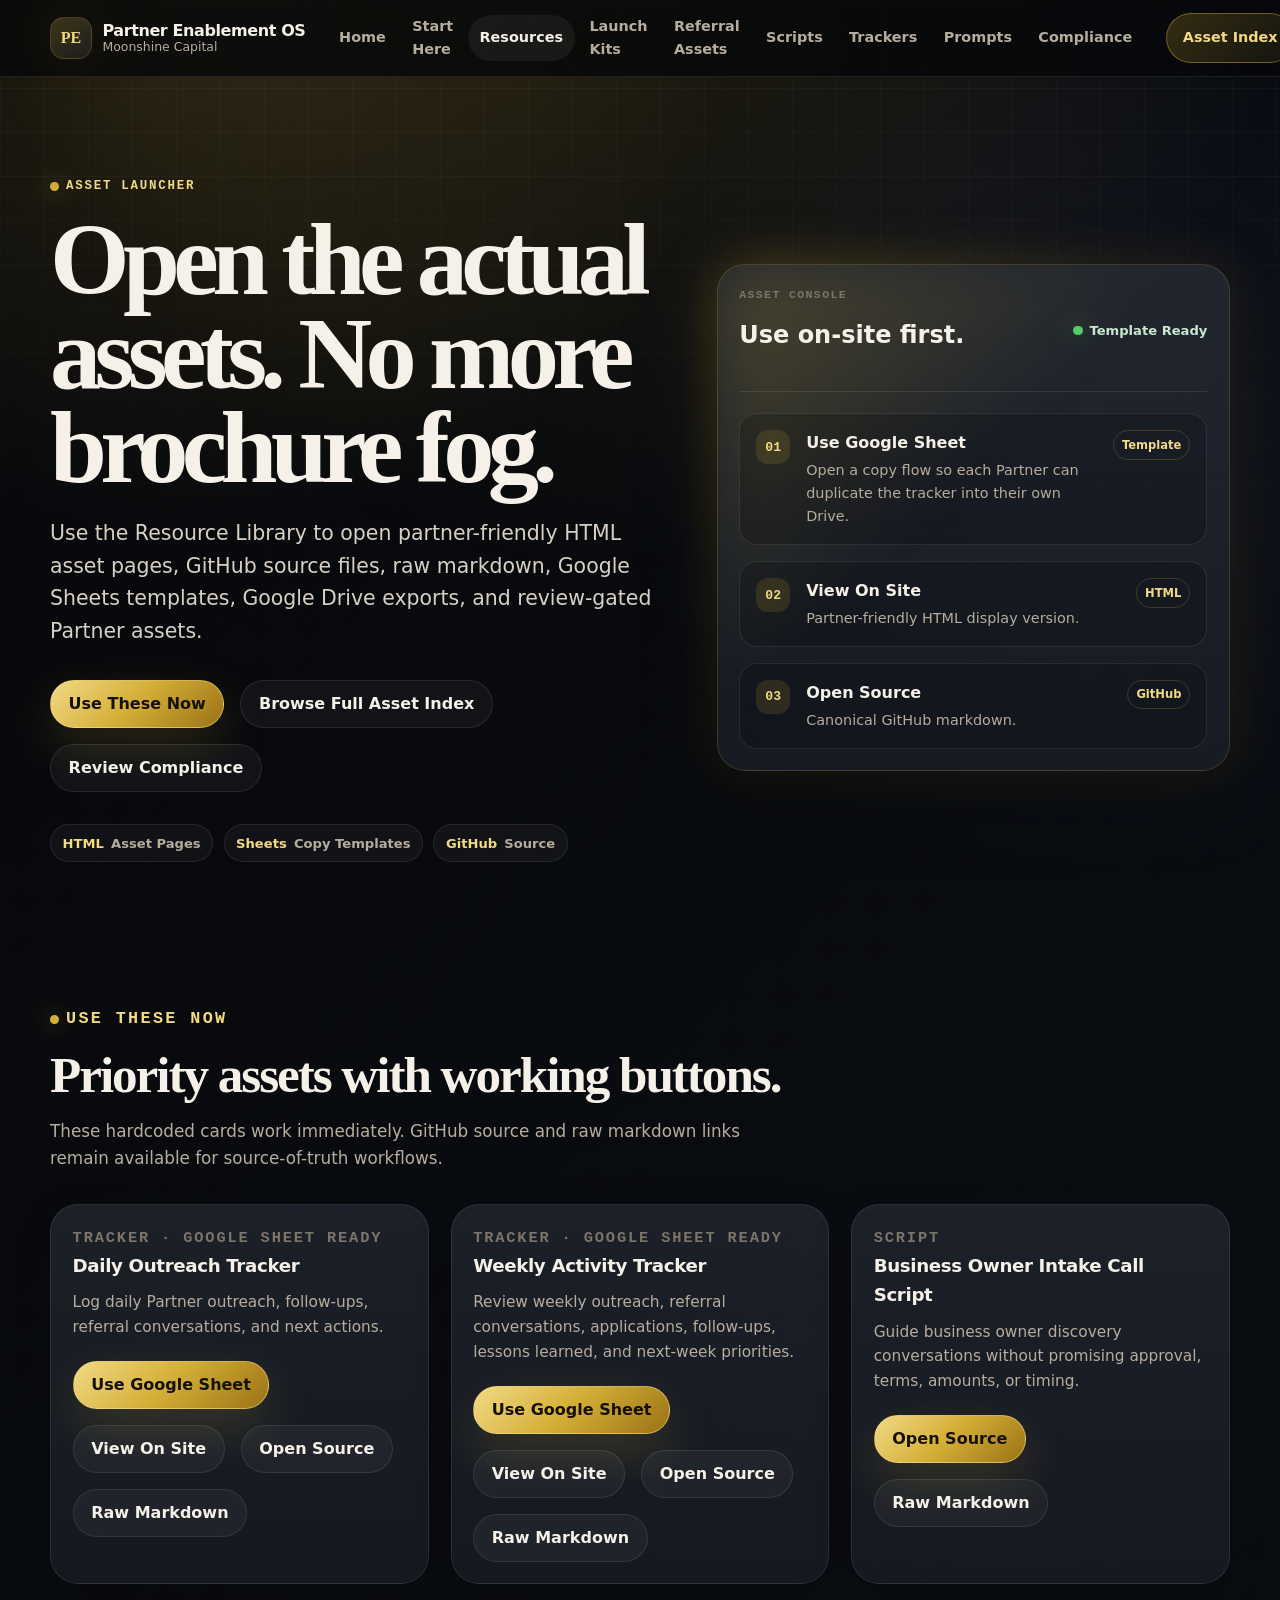
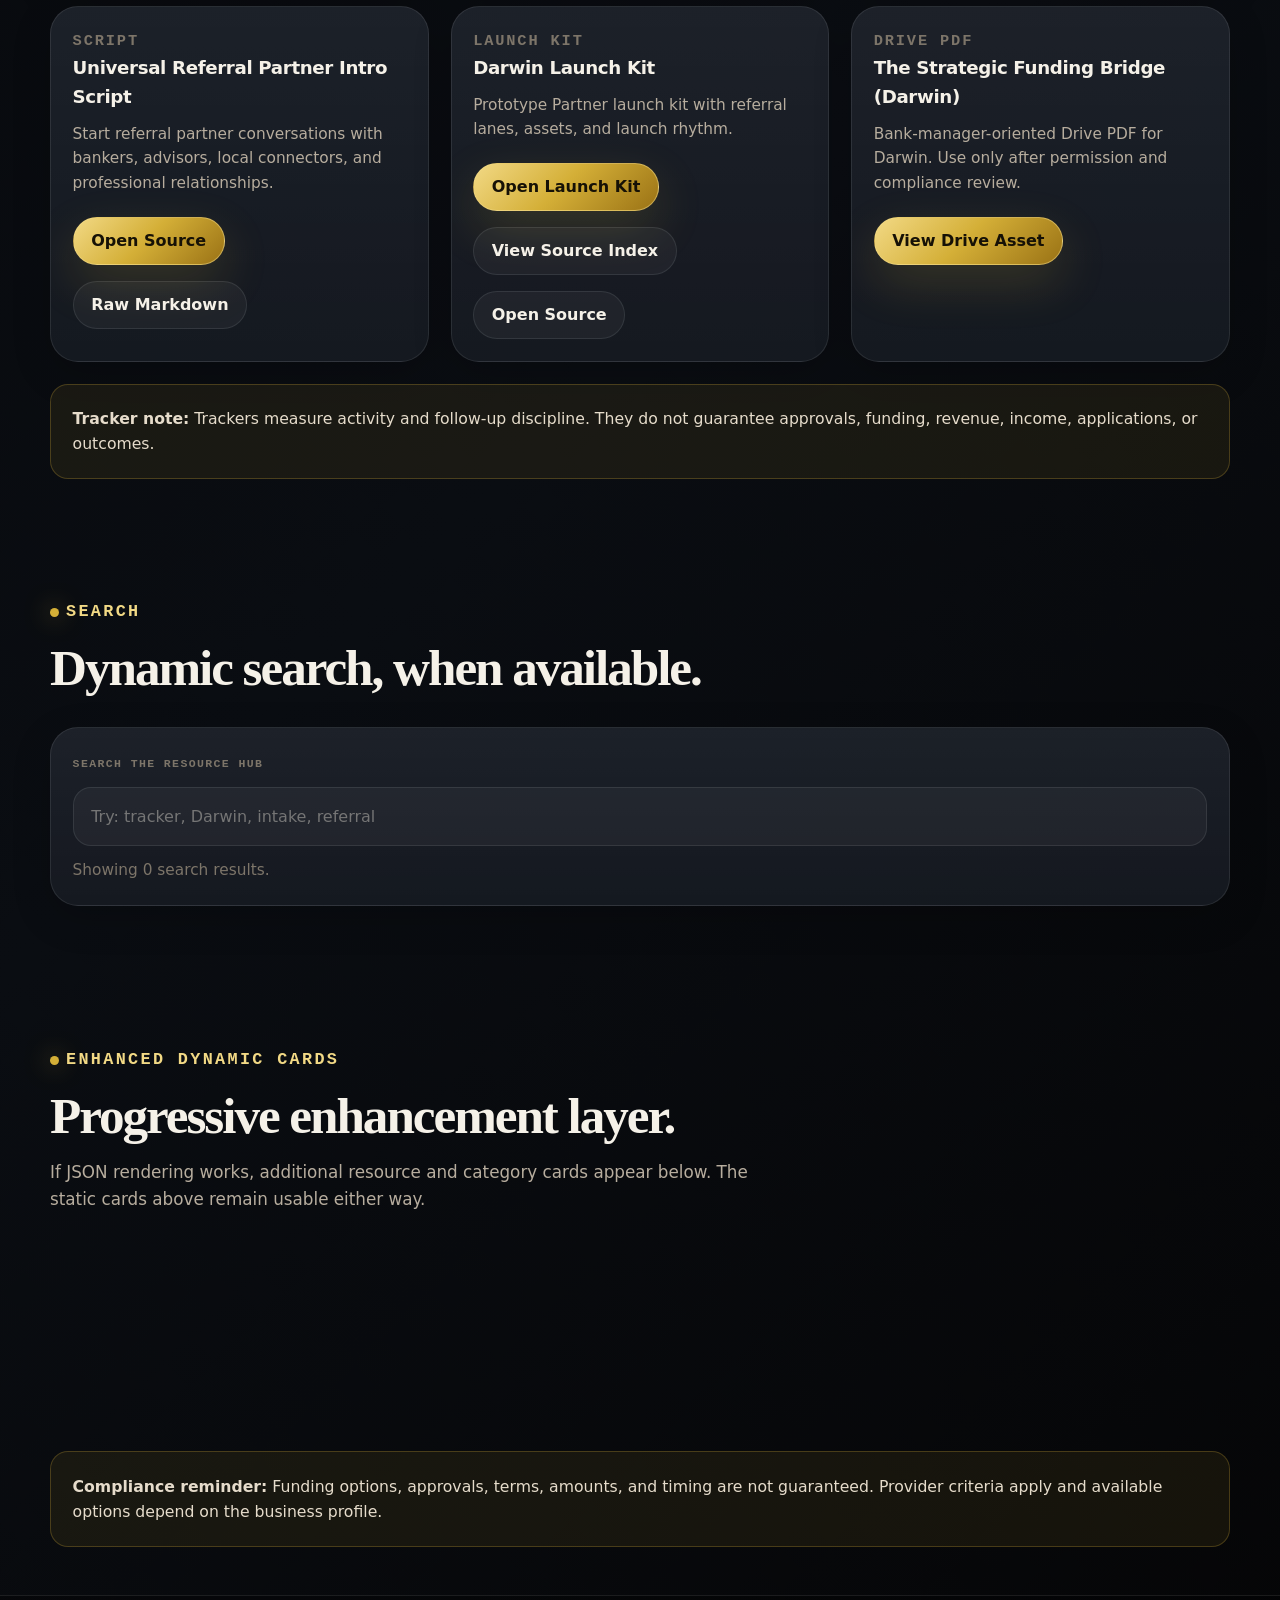
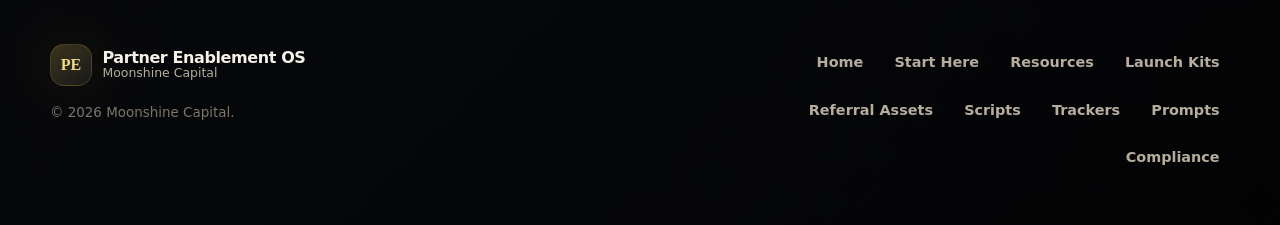
==== commit c6d59d6d: "Add HTML asset pages and tracker template links" ====
--- a/pages/partner-resource-library.html
+++ b/pages/partner-resource-library.html
@@ -1,52 +1,9 @@
 <!doctype html>
 <html lang="en">
-  <head>
-    <meta charset="utf-8">
-    <meta name="viewport" content="width=device-width, initial-scale=1">
-    <title>Partner Resource Library | Partner Enablement OS</title>
-    <meta name="description" content="Open real Partner Enablement OS assets from on-site HTML pages, GitHub source files, raw markdown, and Google Drive exports.">
-    <meta name="robots" content="index,follow">
-    <link rel="canonical" href="https://partner-enablement-os.vercel.app/pages/partner-resource-library.html">
-    <link rel="stylesheet" href="/assets/css/styles.css">
-  </head>
-  <body>
-    <a class="skip-link" href="#main">Skip to main content</a>
-    <div class="site-shell">
-      <header class="site-header" aria-label="Site header">
-        <div class="container nav-wrap">
-          <a class="brand-lockup" href="/index.html" aria-label="Partner Enablement OS home"><span class="brand-mark" aria-hidden="true">PE</span><span class="brand-text"><span class="brand-name" data-brand-name>Partner Enablement OS</span><span class="brand-kicker" data-brand-kicker>Moonshine Capital</span></span></a>
-          <button class="nav-toggle" type="button" aria-label="Toggle navigation" aria-expanded="false" data-nav-toggle><span class="nav-toggle-lines" aria-hidden="true"></span></button>
-          <nav class="primary-nav" aria-label="Primary navigation" data-site-nav><a href="/index.html">Home</a><a href="/pages/getting-started.html">Start Here</a><a href="/pages/partner-resource-library.html" aria-current="page">Resource Library</a><a href="/pages/launch-kits.html">Launch Kits</a><a href="/pages/compliance.html">Compliance</a></nav>
-          <a class="header-cta" href="/pages/assets/index.html">Asset Index</a>
-        </div>
-      </header>
-      <main id="main">
-        <section class="hero" aria-labelledby="page-title">
-          <div class="container hero-grid">
-            <div class="hero-copy reveal">
-              <p class="eyebrow">Asset Launcher</p>
-              <h1 id="page-title">Open the actual assets. No more brochure fog.</h1>
-              <p class="hero-lede">Use the Resource Library to open partner-friendly HTML asset pages, GitHub source files, raw markdown, Google Drive exports, and review-gated Partner assets.</p>
-              <div class="hero-actions"><a class="button button-primary" href="#use-these-now">Use These Now</a><a class="button button-secondary" href="/pages/assets/index.html">Browse Full Asset Index</a><a class="button button-secondary" href="/pages/compliance.html">Review Compliance</a></div>
-              <div class="hero-meta"><span class="pill"><strong>HTML</strong> Asset Pages</span><span class="pill"><strong>GitHub</strong> Source</span><span class="pill"><strong>Drive</strong> Exports</span></div>
-            </div>
-            <aside class="command-panel reveal" aria-labelledby="asset-rules-title"><div class="panel-top"><div><p class="panel-label">Asset Console</p><h2 id="asset-rules-title">Use on-site first.</h2></div><span class="status-dot">HTML Ready</span></div><ol class="panel-list"><li class="panel-item"><span class="panel-num">01</span><div><h3>View On Site</h3><p>Partner-friendly HTML display version.</p></div><span class="panel-tag">HTML</span></li><li class="panel-item"><span class="panel-num">02</span><div><h3>Open Source</h3><p>Canonical GitHub markdown.</p></div><span class="panel-tag">GitHub</span></li><li class="panel-item"><span class="panel-num">03</span><div><h3>Raw Markdown</h3><p>Fast copy/paste into Notion, Docs, or CRM notes.</p></div><span class="panel-tag">Copy</span></li></ol></aside>
-          </div>
-        </section>
-        <section class="section" id="use-these-now" aria-labelledby="usable-title"><div class="container"><div class="section-header reveal"><p class="eyebrow">Use These Now</p><h2 id="usable-title">Priority assets with on-site pages.</h2><p>These hardcoded cards work immediately. GitHub source and raw markdown links remain available for source-of-truth workflows.</p></div><div class="grid grid-3">
-          <article class="card reveal"><p class="panel-label">Tracker</p><h3>Daily Outreach Tracker</h3><p>Log daily Partner outreach, follow-ups, referral conversations, and next actions.</p><div class="card-actions" style="margin-top:1.35rem;"><a class="button button-primary" href="/pages/assets/daily-outreach-tracker.html">View On Site</a><a class="button button-secondary" href="https://github.com/JFeimster/partner-enablement-os/blob/main/trackers/daily-outreach-tracker.md" target="_blank" rel="noopener">Open Source</a><a class="button button-secondary" href="https://raw.githubusercontent.com/JFeimster/partner-enablement-os/main/trackers/daily-outreach-tracker.md" target="_blank" rel="noopener">Raw Markdown</a></div></article>
-          <article class="card reveal"><p class="panel-label">Tracker</p><h3>Weekly Activity Tracker</h3><p>Review weekly outreach, referral conversations, applications, follow-ups, lessons learned, and next-week priorities.</p><div class="card-actions" style="margin-top:1.35rem;"><a class="button button-primary" href="/pages/assets/weekly-activity-tracker.html">View On Site</a><a class="button button-secondary" href="https://github.com/JFeimster/partner-enablement-os/blob/main/trackers/weekly-activity-tracker.md" target="_blank" rel="noopener">Open Source</a><a class="button button-secondary" href="https://raw.githubusercontent.com/JFeimster/partner-enablement-os/main/trackers/weekly-activity-tracker.md" target="_blank" rel="noopener">Raw Markdown</a></div></article>
-          <article class="card reveal"><p class="panel-label">Script</p><h3>Business Owner Intake Call Script</h3><p>Guide business owner discovery conversations without promising approval, terms, amounts, or timing.</p><div class="card-actions" style="margin-top:1.35rem;"><a class="button button-secondary" href="https://github.com/JFeimster/partner-enablement-os/blob/main/scripts/client-intake/business-owner-intake-call-script.md" target="_blank" rel="noopener">Open Source</a><a class="button button-secondary" href="https://raw.githubusercontent.com/JFeimster/partner-enablement-os/main/scripts/client-intake/business-owner-intake-call-script.md" target="_blank" rel="noopener">Raw Markdown</a></div></article>
-          <article class="card reveal"><p class="panel-label">Script</p><h3>Universal Referral Partner Intro Script</h3><p>Start referral partner conversations with bankers, advisors, local connectors, and professional relationships.</p><div class="card-actions" style="margin-top:1.35rem;"><a class="button button-secondary" href="https://github.com/JFeimster/partner-enablement-os/blob/main/scripts/universal-outreach/referral-partner-intro-script.md" target="_blank" rel="noopener">Open Source</a><a class="button button-secondary" href="https://raw.githubusercontent.com/JFeimster/partner-enablement-os/main/scripts/universal-outreach/referral-partner-intro-script.md" target="_blank" rel="noopener">Raw Markdown</a></div></article>
-          <article class="card reveal"><p class="panel-label">Launch Kit</p><h3>Darwin Launch Kit</h3><p>Prototype Partner launch kit with referral lanes, assets, and launch rhythm.</p><div class="card-actions" style="margin-top:1.35rem;"><a class="button button-primary" href="/pages/launch-kits/darwin-hanneman.html">Open Launch Kit</a><a class="button button-secondary" href="/pages/assets/darwin-launch-kit-index.html">View Source Index</a><a class="button button-secondary" href="https://github.com/JFeimster/partner-enablement-os/blob/main/launch-kits/darwin-hanneman/launch-kit-index.md" target="_blank" rel="noopener">Open Source</a></div></article>
-          <article class="card reveal"><p class="panel-label">Drive PDF</p><h3>The Strategic Funding Bridge (Darwin)</h3><p>Bank-manager-oriented Drive PDF for Darwin. Use only after permission and compliance review.</p><div class="card-actions" style="margin-top:1.35rem;"><a class="button button-primary" href="https://drive.google.com/file/d/1J1mCQA7AB34xwCdEWNpU64sqdtcFuio-/view" target="_blank" rel="noopener">View Drive Asset</a></div></article>
-        </div></div></section>
-        <section class="section section-tight" id="search" aria-labelledby="search-title"><div class="container"><div class="section-header reveal"><p class="eyebrow">Search</p><h2 id="search-title">Dynamic search, when available.</h2></div><div class="card reveal"><label class="panel-label" for="site-search">Search the resource hub</label><input id="site-search" data-site-search type="search" placeholder="Try: tracker, Darwin, intake, referral" style="width:100%;margin-top:.75rem;padding:1rem 1.1rem;border:1px solid var(--color-line-soft);border-radius:var(--radius-md);background:rgba(255,255,255,.045);color:var(--color-text);"><p class="small-print" style="margin-top:.75rem;">Showing <span data-search-count>0</span> search results.</p></div><div class="disclaimer reveal" data-search-empty hidden><p>No matching assets found.</p></div><div class="grid grid-3" data-search-results aria-live="polite" style="margin-top:1.35rem;"></div></div></section>
-        <section class="section" aria-labelledby="dynamic-title"><div class="container"><div class="section-header reveal"><p class="eyebrow">Enhanced Dynamic Cards</p><h2 id="dynamic-title">Progressive enhancement layer.</h2><p>If JSON rendering works, additional resource and category cards appear below. The static cards above remain usable either way.</p></div><div class="grid grid-3" data-usable-assets></div><div class="grid grid-3" data-resource-category-grid style="margin-top:1.35rem;"></div><div class="grid grid-3" data-featured-resources data-limit="6" style="margin-top:1.35rem;"></div><div class="grid grid-3" data-resource-grid style="margin-top:1.35rem;"></div></div></section>
-        <section class="section section-tight" aria-labelledby="compliance-title"><div class="container"><aside class="disclaimer reveal"><p id="compliance-title"><strong>Compliance reminder:</strong> Funding options, approvals, terms, amounts, and timing are not guaranteed. Provider criteria apply and available options depend on the business profile.</p></aside></div></section>
-      </main>
-      <footer class="site-footer"><div class="container footer-grid"><div><a class="brand-lockup" href="/index.html"><span class="brand-mark" aria-hidden="true">PE</span><span class="brand-text"><span class="brand-name">Partner Enablement OS</span><span class="brand-kicker">Moonshine Capital</span></span></a><p class="small-print" style="margin-top:1rem;">© <span data-current-year></span> Moonshine Capital.</p></div><nav class="footer-links" aria-label="Footer navigation" data-footer-nav><a href="/index.html">Home</a><a href="/pages/getting-started.html">Start Here</a><a href="/pages/partner-resource-library.html">Resource Library</a><a href="/pages/assets/index.html">Asset Index</a><a href="/pages/launch-kits.html">Launch Kits</a><a href="/pages/compliance.html">Compliance</a><a href="/pages/scripts.html">Scripts</a><a href="/pages/trackers.html">Trackers</a><a href="/pages/prompts.html">Prompts</a><a href="/pages/tools.html">Tools</a><a href="/pages/training.html">Training</a><a href="/pages/about.html">About</a><a href="/pages/launch-kits/darwin-hanneman.html">Darwin Hanneman</a></nav></div></footer>
-    </div>
-    <script src="/assets/js/app.js" defer></script><script src="/assets/js/resources.js" defer></script><script src="/assets/js/search.js" defer></script>
-  </body>
-</html>
+  <head><meta charset="utf-8"><meta name="viewport" content="width=device-width, initial-scale=1"><title>Partner Resource Library | Partner Enablement OS</title><meta name="description" content="Open real Partner Enablement OS assets from on-site HTML pages, GitHub source files, raw markdown, Google Sheets templates, and Google Drive exports."><meta name="robots" content="index,follow"><link rel="canonical" href="https://partner-enablement-os.vercel.app/pages/partner-resource-library.html"><link rel="stylesheet" href="/assets/css/styles.css"></head>
+  <body><a class="skip-link" href="#main">Skip to main content</a><div class="site-shell"><header class="site-header" aria-label="Site header"><div class="container nav-wrap"><a class="brand-lockup" href="/index.html" aria-label="Partner Enablement OS home"><span class="brand-mark" aria-hidden="true">PE</span><span class="brand-text"><span class="brand-name" data-brand-name>Partner Enablement OS</span><span class="brand-kicker" data-brand-kicker>Moonshine Capital</span></span></a><button class="nav-toggle" type="button" aria-label="Toggle navigation" aria-expanded="false" data-nav-toggle><span class="nav-toggle-lines" aria-hidden="true"></span></button><nav class="primary-nav" aria-label="Primary navigation" data-site-nav><a href="/index.html">Home</a><a href="/pages/getting-started.html">Start Here</a><a href="/pages/partner-resource-library.html" aria-current="page">Resource Library</a><a href="/pages/assets/index.html">Asset Index</a><a href="/pages/launch-kits.html">Launch Kits</a><a href="/pages/compliance.html">Compliance</a></nav><a class="header-cta" href="/pages/assets/index.html">Asset Index</a></div></header><main id="main">
+    <section class="hero" aria-labelledby="page-title"><div class="container hero-grid"><div class="hero-copy reveal"><p class="eyebrow">Asset Launcher</p><h1 id="page-title">Open the actual assets. No more brochure fog.</h1><p class="hero-lede">Use the Resource Library to open partner-friendly HTML asset pages, GitHub source files, raw markdown, Google Sheets templates, Google Drive exports, and review-gated Partner assets.</p><div class="hero-actions"><a class="button button-primary" href="#use-these-now">Use These Now</a><a class="button button-secondary" href="/pages/assets/index.html">Browse Full Asset Index</a><a class="button button-secondary" href="/pages/compliance.html">Review Compliance</a></div><div class="hero-meta"><span class="pill"><strong>HTML</strong> Asset Pages</span><span class="pill"><strong>Sheets</strong> Copy Templates</span><span class="pill"><strong>GitHub</strong> Source</span></div></div><aside class="command-panel reveal" aria-labelledby="asset-rules-title"><div class="panel-top"><div><p class="panel-label">Asset Console</p><h2 id="asset-rules-title">Use on-site first.</h2></div><span class="status-dot">Template Ready</span></div><ol class="panel-list"><li class="panel-item"><span class="panel-num">01</span><div><h3>Use Google Sheet</h3><p>Open a copy flow so each Partner can duplicate the tracker into their own Drive.</p></div><span class="panel-tag">Template</span></li><li class="panel-item"><span class="panel-num">02</span><div><h3>View On Site</h3><p>Partner-friendly HTML display version.</p></div><span class="panel-tag">HTML</span></li><li class="panel-item"><span class="panel-num">03</span><div><h3>Open Source</h3><p>Canonical GitHub markdown.</p></div><span class="panel-tag">GitHub</span></li></ol></aside></div></section>
+    <section class="section" id="use-these-now" aria-labelledby="usable-title"><div class="container"><div class="section-header reveal"><p class="eyebrow">Use These Now</p><h2 id="usable-title">Priority assets with working buttons.</h2><p>These hardcoded cards work immediately. GitHub source and raw markdown links remain available for source-of-truth workflows.</p></div><div class="grid grid-3"><article class="card reveal"><p class="panel-label">Tracker · Google Sheet Ready</p><h3>Daily Outreach Tracker</h3><p>Log daily Partner outreach, follow-ups, referral conversations, and next actions.</p><div class="card-actions" style="margin-top:1.35rem;"><a class="button button-primary" href="https://docs.google.com/spreadsheets/d/1lBsjA-IfuQozWxY2aFlR9gGQ9Ifny-tIqd2RUXaThxM/copy" target="_blank" rel="noopener">Use Google Sheet</a><a class="button button-secondary" href="/pages/assets/daily-outreach-tracker.html">View On Site</a><a class="button button-secondary" href="https://github.com/JFeimster/partner-enablement-os/blob/main/trackers/daily-outreach-tracker.md" target="_blank" rel="noopener">Open Source</a><a class="button button-secondary" href="https://raw.githubusercontent.com/JFeimster/partner-enablement-os/main/trackers/daily-outreach-tracker.md" target="_blank" rel="noopener">Raw Markdown</a></div></article><article class="card reveal"><p class="panel-label">Tracker · Google Sheet Ready</p><h3>Weekly Activity Tracker</h3><p>Review weekly outreach, referral conversations, applications, follow-ups, lessons learned, and next-week priorities.</p><div class="card-actions" style="margin-top:1.35rem;"><a class="button button-primary" href="https://docs.google.com/spreadsheets/d/1Wm3JQlW0CtkKeDwIB2ycc0miyRQSt9p2W9-4n9RsOLY/copy" target="_blank" rel="noopener">Use Google Sheet</a><a class="button button-secondary" href="/pages/assets/weekly-activity-tracker.html">View On Site</a><a class="button button-secondary" href="https://github.com/JFeimster/partner-enablement-os/blob/main/trackers/weekly-activity-tracker.md" target="_blank" rel="noopener">Open Source</a><a class="button button-secondary" href="https://raw.githubusercontent.com/JFeimster/partner-enablement-os/main/trackers/weekly-activity-tracker.md" target="_blank" rel="noopener">Raw Markdown</a></div></article><article class="card reveal"><p class="panel-label">Script</p><h3>Business Owner Intake Call Script</h3><p>Guide business owner discovery conversations without promising approval, terms, amounts, or timing.</p><div class="card-actions" style="margin-top:1.35rem;"><a class="button button-primary" href="https://github.com/JFeimster/partner-enablement-os/blob/main/scripts/client-intake/business-owner-intake-call-script.md" target="_blank" rel="noopener">Open Source</a><a class="button button-secondary" href="https://raw.githubusercontent.com/JFeimster/partner-enablement-os/main/scripts/client-intake/business-owner-intake-call-script.md" target="_blank" rel="noopener">Raw Markdown</a></div></article><article class="card reveal"><p class="panel-label">Script</p><h3>Universal Referral Partner Intro Script</h3><p>Start referral partner conversations with bankers, advisors, local connectors, and professional relationships.</p><div class="card-actions" style="margin-top:1.35rem;"><a class="button button-primary" href="https://github.com/JFeimster/partner-enablement-os/blob/main/scripts/universal-outreach/referral-partner-intro-script.md" target="_blank" rel="noopener">Open Source</a><a class="button button-secondary" href="https://raw.githubusercontent.com/JFeimster/partner-enablement-os/main/scripts/universal-outreach/referral-partner-intro-script.md" target="_blank" rel="noopener">Raw Markdown</a></div></article><article class="card reveal"><p class="panel-label">Launch Kit</p><h3>Darwin Launch Kit</h3><p>Prototype Partner launch kit with referral lanes, assets, and launch rhythm.</p><div class="card-actions" style="margin-top:1.35rem;"><a class="button button-primary" href="/pages/launch-kits/darwin-hanneman.html">Open Launch Kit</a><a class="button button-secondary" href="/pages/assets/darwin-launch-kit-index.html">View Source Index</a><a class="button button-secondary" href="https://github.com/JFeimster/partner-enablement-os/blob/main/launch-kits/darwin-hanneman/launch-kit-index.md" target="_blank" rel="noopener">Open Source</a></div></article><article class="card reveal"><p class="panel-label">Drive PDF</p><h3>The Strategic Funding Bridge (Darwin)</h3><p>Bank-manager-oriented Drive PDF for Darwin. Use only after permission and compliance review.</p><div class="card-actions" style="margin-top:1.35rem;"><a class="button button-primary" href="https://drive.google.com/file/d/1J1mCQA7AB34xwCdEWNpU64sqdtcFuio-/view" target="_blank" rel="noopener">View Drive Asset</a></div></article></div><aside class="disclaimer reveal" style="margin-top:1.35rem;"><p><strong>Tracker note:</strong> Trackers measure activity and follow-up discipline. They do not guarantee approvals, funding, revenue, income, applications, or outcomes.</p></aside></div></section>
+    <section class="section section-tight" id="search" aria-labelledby="search-title"><div class="container"><div class="section-header reveal"><p class="eyebrow">Search</p><h2 id="search-title">Dynamic search, when available.</h2></div><div class="card reveal"><label class="panel-label" for="site-search">Search the resource hub</label><input id="site-search" data-site-search type="search" placeholder="Try: tracker, Darwin, intake, referral" style="width:100%;margin-top:.75rem;padding:1rem 1.1rem;border:1px solid var(--color-line-soft);border-radius:var(--radius-md);background:rgba(255,255,255,.045);color:var(--color-text);"><p class="small-print" style="margin-top:.75rem;">Showing <span data-search-count>0</span> search results.</p></div><div class="disclaimer reveal" data-search-empty hidden><p>No matching assets found.</p></div><div class="grid grid-3" data-search-results aria-live="polite" style="margin-top:1.35rem;"></div></div></section>
+    <section class="section" aria-labelledby="dynamic-title"><div class="container"><div class="section-header reveal"><p class="eyebrow">Enhanced Dynamic Cards</p><h2 id="dynamic-title">Progressive enhancement layer.</h2><p>If JSON rendering works, additional resource and category cards appear below. The static cards above remain usable either way.</p></div><div class="grid grid-3" data-usable-assets></div><div class="grid grid-3" data-resource-category-grid style="margin-top:1.35rem;"></div><div class="grid grid-3" data-featured-resources data-limit="6" style="margin-top:1.35rem;"></div><div class="grid grid-3" data-resource-grid style="margin-top:1.35rem;"></div></div></section><section class="section section-tight"><div class="container"><aside class="disclaimer reveal"><p><strong>Compliance reminder:</strong> Funding options, approvals, terms, amounts, and timing are not guaranteed. Provider criteria apply and available options depend on the business profile.</p></aside></div></section>
+  </main><footer class="site-footer"><div class="container footer-grid"><div><a class="brand-lockup" href="/index.html"><span class="brand-mark" aria-hidden="true">PE</span><span class="brand-text"><span class="brand-name">Partner Enablement OS</span><span class="brand-kicker">Moonshine Capital</span></span></a><p class="small-print" style="margin-top:1rem;">© <span data-current-year></span> Moonshine Capital.</p></div><nav class="footer-links" aria-label="Footer navigation" data-footer-nav><a href="/index.html">Home</a><a href="/pages/getting-started.html">Start Here</a><a href="/pages/partner-resource-library.html">Resource Library</a><a href="/pages/assets/index.html">Asset Index</a><a href="/pages/launch-kits.html">Launch Kits</a><a href="/pages/compliance.html">Compliance</a><a href="/pages/scripts.html">Scripts</a><a href="/pages/trackers.html">Trackers</a></nav></div></footer></div><script src="/assets/js/app.js" defer></script><script src="/assets/js/resources.js" defer></script><script src="/assets/js/search.js" defer></script></body></html>
